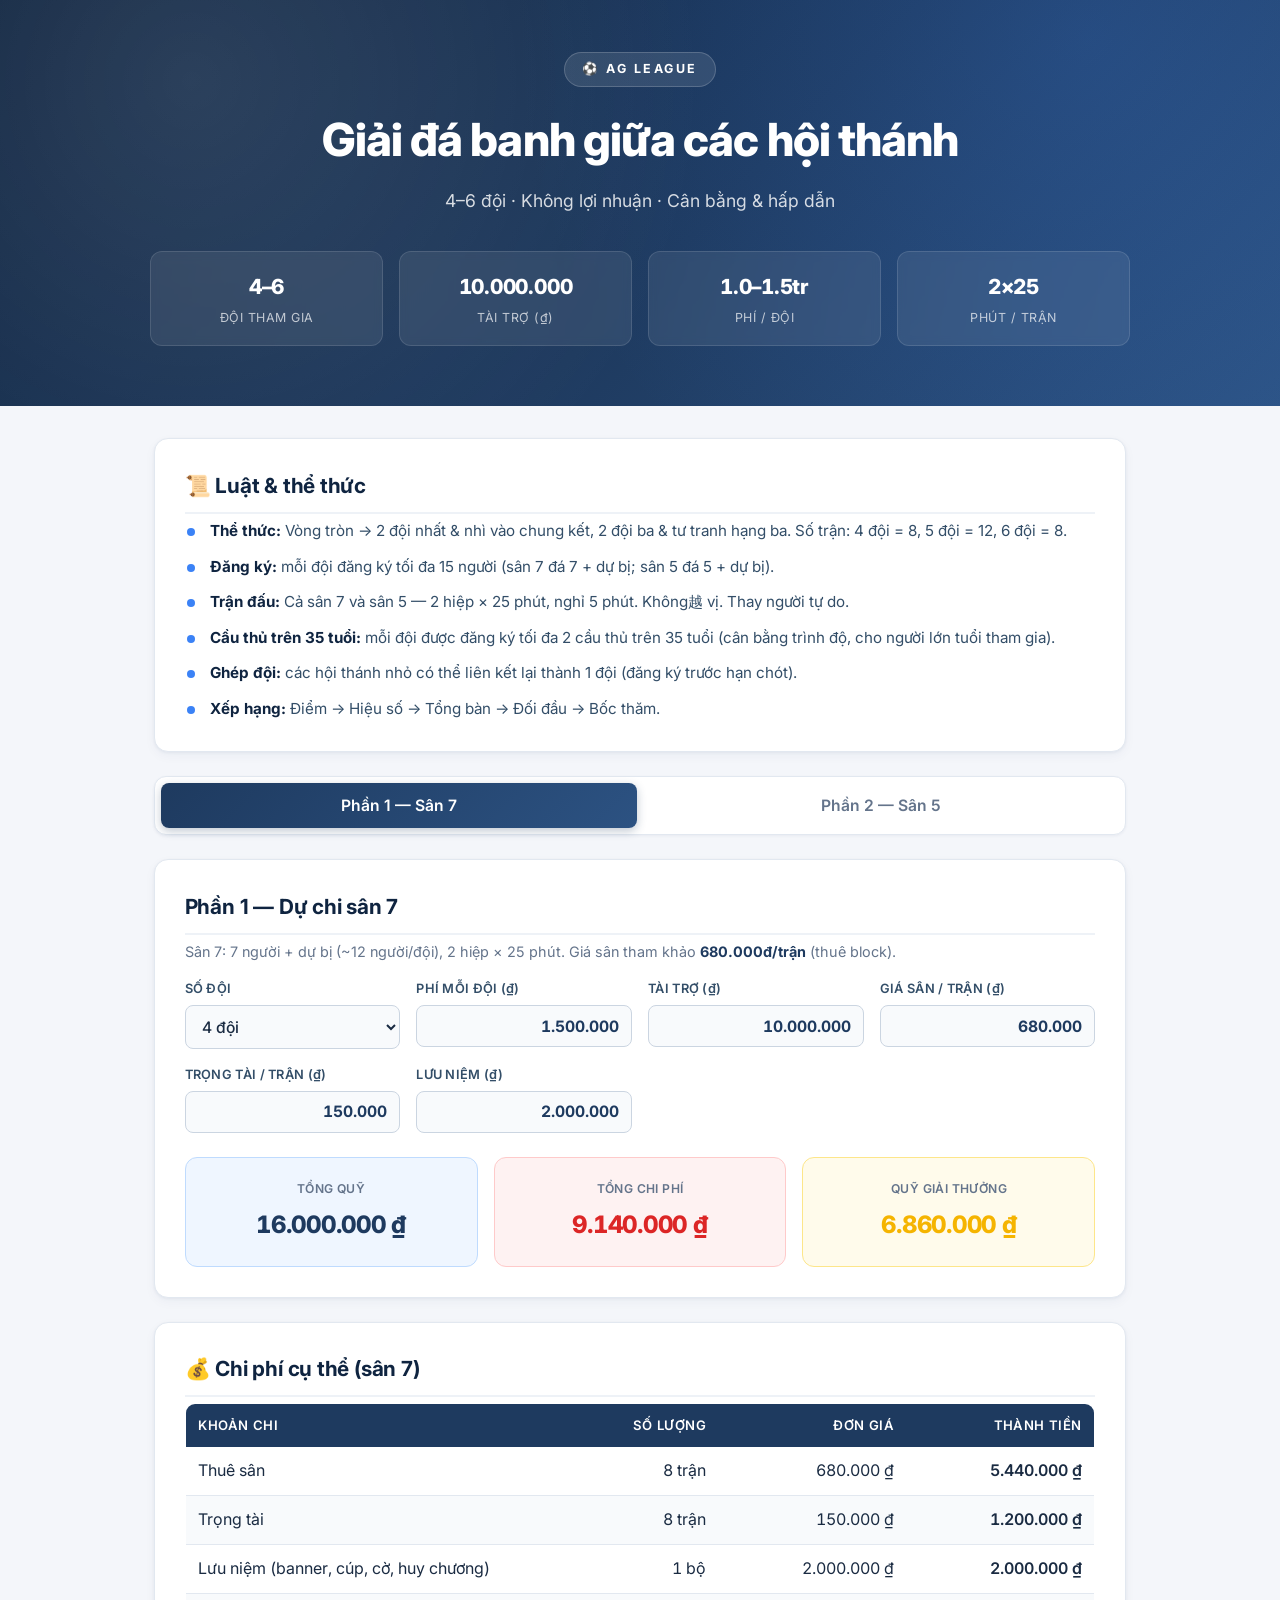
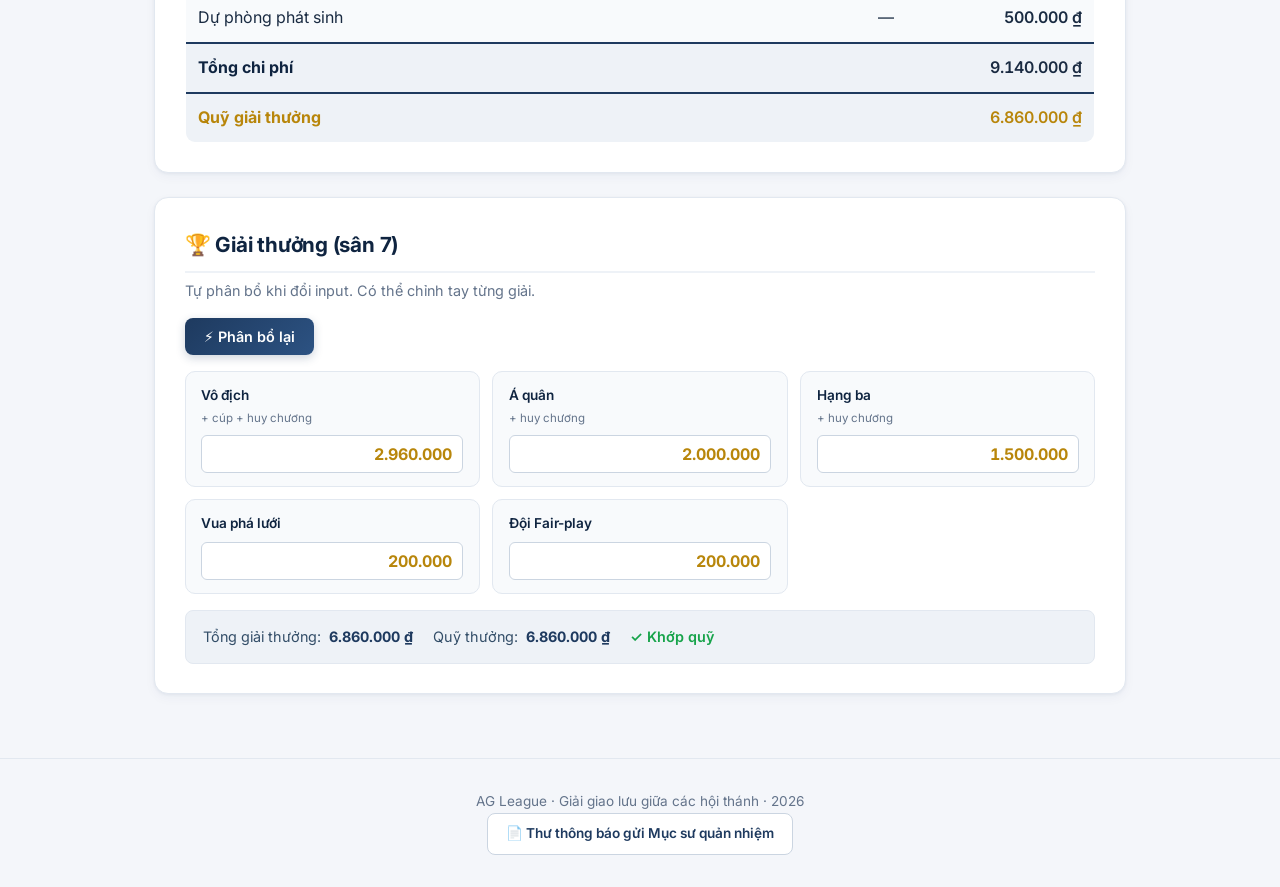
==== index.html @ 4c558235 "AG League — dự chi giải đá banh giao lưu giữa các hội thánh Website tĩnh: dự chi sân 5/sân 7, máy tí" ====
<!DOCTYPE html>
<html lang="vi">
<head>
  <meta charset="UTF-8" />
  <meta name="viewport" content="width=device-width, initial-scale=1.0" />
  <title>AG League — Dự chi giải đá banh sân 5 & sân 7</title>
  <meta name="description" content="Dự chi và kế hoạch tổ chức giải đá banh giữa các hội thánh — sân 5 & sân 7, 4–6 đội." />
  <link rel="stylesheet" href="styles.css" />
  <link rel="preconnect" href="https://fonts.googleapis.com" />
  <link rel="preconnect" href="https://fonts.gstatic.com" crossorigin />
  <link href="https://fonts.googleapis.com/css2?family=Inter:wght@400;500;600;700;800&display=swap" rel="stylesheet" />
</head>
<body>
  <header class="hero">
    <div class="hero__inner">
      <span class="hero__badge">⚽ AG LEAGUE</span>
      <h1>Giải đá banh giữa các hội thánh</h1>
      <p>4–6 đội · Không lợi nhuận · Cân bằng &amp; hấp dẫn</p>
      <div class="hero__stats">
        <div class="stat">
          <span class="stat__num">4–6</span>
          <span class="stat__label">Đội tham gia</span>
        </div>
        <div class="stat">
          <span class="stat__num">10.000.000</span>
          <span class="stat__label">Tài trợ (₫)</span>
        </div>
        <div class="stat">
          <span class="stat__num">1.0–1.5tr</span>
          <span class="stat__label">Phí / đội</span>
        </div>
        <div class="stat">
          <span class="stat__num">2×25</span>
          <span class="stat__label">Phút / trận</span>
        </div>
      </div>
    </div>
  </header>

  <main>
    <!-- Rules (common) -->
    <section class="card">
      <h2>📜 Luật &amp; thể thức</h2>
      <ul class="rules">
        <li><strong>Thể thức:</strong> Vòng tròn → 2 đội nhất &amp; nhì vào chung kết, 2 đội ba &amp; tư tranh hạng ba. Số trận: 4 đội = 8, 5 đội = 12, 6 đội = 8.</li>
        <li><strong>Đăng ký:</strong> mỗi đội đăng ký tối đa 15 người (sân 7 đá 7 + dự bị; sân 5 đá 5 + dự bị).</li>
        <li><strong>Trận đấu:</strong> Cả sân 7 và sân 5 — 2 hiệp × 25 phút, nghỉ 5 phút. Không越 vị. Thay người tự do.</li>
        <li><strong>Cầu thủ trên 35 tuổi:</strong> mỗi đội được đăng ký tối đa 2 cầu thủ trên 35 tuổi (cân bằng trình độ, cho người lớn tuổi tham gia).</li>
        <li><strong>Ghép đội:</strong> các hội thánh nhỏ có thể liên kết lại thành 1 đội (đăng ký trước hạn chót).</li>
        <li><strong>Xếp hạng:</strong> Điểm → Hiệu số → Tổng bàn → Đối đầu → Bốc thăm.</li>
      </ul>
    </section>

    <!-- Tabs -->
    <div class="tabs" role="tablist">
      <button class="tab tab--active" data-tab="p7" role="tab">Phần 1 — Sân 7</button>
      <button class="tab" data-tab="p5" role="tab">Phần 2 — Sân 5</button>
    </div>

    <!-- ===================== PHẦN 1: SÂN 7 ===================== -->
    <div class="tab-panel tab-panel--active" id="p7">
      <section class="card">
        <h2>Phần 1 — Dự chi sân 7</h2>
        <p class="card__hint">Sân 7: 7 người + dự bị (~12 người/đội), 2 hiệp × 25 phút. Giá sân tham khảo <strong>680.000đ/trận</strong> (thuê block).</p>

        <div class="controls">
          <label>
            Số đội
            <select id="teams7">
              <option value="4" selected>4 đội</option>
              <option value="5">5 đội</option>
              <option value="6">6 đội</option>
            </select>
          </label>
          <label>
            Phí mỗi đội (₫)
            <input type="text" inputmode="numeric" id="fee7" value="1500000" />
          </label>
          <label>
            Tài trợ (₫)
            <input type="text" inputmode="numeric" id="sponsor7" value="10000000" />
          </label>
          <label>
            Giá sân / trận (₫)
            <input type="text" inputmode="numeric" id="pitch7" value="680000" />
          </label>
          <label>
            Trọng tài / trận (₫)
            <input type="text" inputmode="numeric" id="ref7" value="150000" />
          </label>
          <label>
            Lưu niệm (₫)
            <input type="text" inputmode="numeric" id="trophy7" value="2000000" />
          </label>
        </div>

        <div class="result-grid">
          <div class="result result--fund">
            <span class="result__label">Tổng quỹ</span>
            <span class="result__value" id="rFund7">0đ</span>
          </div>
          <div class="result result--cost">
            <span class="result__label">Tổng chi phí</span>
            <span class="result__value" id="rCost7">0đ</span>
          </div>
          <div class="result result--prize">
            <span class="result__label">Quỹ giải thưởng</span>
            <span class="result__value" id="rPrize7">0đ</span>
          </div>
        </div>
        <p class="warning" id="warn7" hidden></p>
      </section>

      <section class="card">
        <h2>💰 Chi phí cụ thể (sân 7)</h2>
        <table class="budget-table">
          <thead><tr><th>Khoản chi</th><th>Số lượng</th><th>Đơn giá</th><th>Thành tiền</th></tr></thead>
          <tbody id="body7"></tbody>
          <tfoot>
            <tr><td colspan="3">Tổng chi phí</td><td id="tCost7">0đ</td></tr>
            <tr class="prize-row"><td colspan="3">Quỹ giải thưởng</td><td id="tPrize7">0đ</td></tr>
          </tfoot>
        </table>
      </section>

      <section class="card">
        <h2>🏆 Giải thưởng (sân 7)</h2>
        <p class="card__hint">Tự phân bổ khi đổi input. Có thể chỉnh tay từng giải.</p>
        <button class="auto-btn" data-auto="7">⚡ Phân bổ lại</button>
        <div class="prize-inputs" id="prizeInputs7"></div>
        <div class="prize-summary">
          <span>Tổng giải thưởng: <strong id="prizeSum7">0đ</strong></span>
          <span>Quỹ thưởng: <strong id="prizeFund7">0đ</strong></span>
          <span id="prizeDiff7" class="prize-diff"></span>
        </div>
      </section>
    </div>

    <!-- ===================== PHẦN 2: SÂN 5 ===================== -->
    <div class="tab-panel" id="p5">
      <section class="card">
        <h2>Phần 2 — Dự chi sân 5</h2>
        <p class="card__hint">Sân 5: 5 người + dự bị (~8 người/đội), 2 hiệp × 25 phút. Giá sân tham khảo <strong>400.000đ/trận</strong>. Phù hợp hội thánh nhỏ, ít người.</p>

        <div class="controls">
          <label>
            Số đội
            <select id="teams5">
              <option value="4" selected>4 đội</option>
              <option value="5">5 đội</option>
              <option value="6">6 đội</option>
            </select>
          </label>
          <label>
            Phí mỗi đội (₫)
            <input type="text" inputmode="numeric" id="fee5" value="1000000" />
          </label>
          <label>
            Tài trợ (₫)
            <input type="text" inputmode="numeric" id="sponsor5" value="10000000" />
          </label>
          <label>
            Giá sân / trận (₫)
            <input type="text" inputmode="numeric" id="pitch5" value="400000" />
          </label>
          <label>
            Trọng tài / trận (₫)
            <input type="text" inputmode="numeric" id="ref5" value="150000" />
          </label>
          <label>
            Lưu niệm (₫)
            <input type="text" inputmode="numeric" id="trophy5" value="2000000" />
          </label>
        </div>

        <div class="result-grid">
          <div class="result result--fund">
            <span class="result__label">Tổng quỹ</span>
            <span class="result__value" id="rFund5">0đ</span>
          </div>
          <div class="result result--cost">
            <span class="result__label">Tổng chi phí</span>
            <span class="result__value" id="rCost5">0đ</span>
          </div>
          <div class="result result--prize">
            <span class="result__label">Quỹ giải thưởng</span>
            <span class="result__value" id="rPrize5">0đ</span>
          </div>
        </div>
        <p class="warning" id="warn5" hidden></p>
      </section>

      <section class="card">
        <h2>💰 Chi phí cụ thể (sân 5)</h2>
        <table class="budget-table">
          <thead><tr><th>Khoản chi</th><th>Số lượng</th><th>Đơn giá</th><th>Thành tiền</th></tr></thead>
          <tbody id="body5"></tbody>
          <tfoot>
            <tr><td colspan="3">Tổng chi phí</td><td id="tCost5">0đ</td></tr>
            <tr class="prize-row"><td colspan="3">Quỹ giải thưởng</td><td id="tPrize5">0đ</td></tr>
          </tfoot>
        </table>
      </section>

      <section class="card">
        <h2>🏆 Giải thưởng (sân 5 — dư quỹ hơn)</h2>
        <p class="card__hint">Tự phân bổ khi đổi input. Có thể chỉnh tay từng giải.</p>
        <button class="auto-btn" data-auto="5">⚡ Phân bổ lại</button>
        <div class="prize-inputs" id="prizeInputs5"></div>
        <div class="prize-summary">
          <span>Tổng giải thưởng: <strong id="prizeSum5">0đ</strong></span>
          <span>Quỹ thưởng: <strong id="prizeFund5">0đ</strong></span>
          <span id="prizeDiff5" class="prize-diff"></span>
        </div>
      </section>
    </div>

  </main>

  <footer>
    <p>AG League · Giải giao lưu giữa các hội thánh · 2026</p>
    <p><a href="thong-bao.html" class="back-link">📄 Thư thông báo gửi Mục sư quản nhiệm</a></p>
  </footer>

  <script src="script.js"></script>
</body>
</html>
---- styles.css ----
:root {
  /* Navy palette */
  --navy: #1e3a5f;
  --navy-dark: #0f2440;
  --navy-light: #2c5282;
  --accent: #3b82f6;
  --accent-light: #60a5fa;

  /* Light theme */
  --bg: #f4f6fa;
  --bg2: #eef2f7;
  --card: #ffffff;
  --card2: #f8fafc;
  --text: #1a2b42;
  --text-soft: #334e68;
  --muted: #64748b;
  --border: #e2e8f0;
  --border-strong: #cbd5e1;

  /* Semantic */
  --gold: #b8860b;
  --gold-soft: #fbbf24;
  --silver: #64748b;
  --bronze: #b45309;
  --danger: #dc2626;
  --danger-soft: #fef2f2;
  --ok: #16a34a;
  --ok-soft: #f0fdf4;
}

* { box-sizing: border-box; margin: 0; padding: 0; }

body {
  font-family: 'Inter', -apple-system, system-ui, sans-serif;
  background: var(--bg);
  color: var(--text);
  line-height: 1.6;
  -webkit-font-smoothing: antialiased;
  overflow-x: hidden;
}

/* ===== Hero ===== */
.hero {
  background: linear-gradient(135deg, var(--navy-dark) 0%, var(--navy) 55%, var(--navy-light) 100%);
  padding: 3.25rem 1.5rem 3.75rem;
  text-align: center;
  position: relative;
  overflow: hidden;
}
.hero::before {
  content: '';
  position: absolute; inset: 0;
  background:
    radial-gradient(circle at 15% 20%, rgba(255,255,255,.10), transparent 45%),
    radial-gradient(circle at 85% 10%, rgba(59,130,246,.18), transparent 50%);
}
.hero__inner { position: relative; max-width: 980px; margin: 0 auto; }
.hero__badge {
  display: inline-flex;
  align-items: center;
  gap: .4rem;
  background: rgba(255,255,255,.10);
  border: 1px solid rgba(255,255,255,.18);
  color: #fff;
  font-weight: 700;
  letter-spacing: 2.5px;
  padding: .4rem 1.1rem;
  border-radius: 999px;
  font-size: .78rem;
  margin-bottom: 1.1rem;
  text-transform: uppercase;
}
.hero h1 {
  font-size: clamp(1.9rem, 4vw, 2.85rem);
  font-weight: 800;
  color: #fff;
  letter-spacing: -.02em;
}
.hero p { color: rgba(255,255,255,.82); font-size: 1.1rem; margin-top: .6rem; font-weight: 400; }

.hero__stats {
  display: grid;
  grid-template-columns: repeat(4, 1fr);
  gap: 1rem;
  margin-top: 2.25rem;
}
.stat {
  background: rgba(255,255,255,.08);
  border: 1px solid rgba(255,255,255,.12);
  border-radius: 12px;
  padding: 1.1rem .5rem;
  backdrop-filter: blur(4px);
}
.stat__num {
  display: block;
  font-size: 1.3rem;
  font-weight: 800;
  color: #fff;
  font-variant-numeric: tabular-nums;
  letter-spacing: -.01em;
}
.stat__label {
  display: block;
  font-size: .78rem;
  color: rgba(255,255,255,.7);
  margin-top: .3rem;
  text-transform: uppercase;
  letter-spacing: .5px;
}

/* ===== Layout ===== */
main {
  max-width: 1020px;
  margin: 0 auto;
  padding: 2rem 1.5rem 4rem;
  display: grid;
  grid-template-columns: minmax(0, 1fr);
  gap: 1.5rem;
}

/* ===== Compare section ===== */
.compare__grid {
  display: grid;
  grid-template-columns: 1fr 1fr;
  gap: 1rem;
  margin-bottom: 1rem;
}
.compare__col {
  background: var(--card2);
  border: 1px solid var(--border);
  border-top: 3px solid;
  border-radius: 10px;
  padding: 1.1rem 1.2rem;
}
.compare__col--p5 { border-top-color: var(--accent); }
.compare__col--p7 { border-top-color: var(--navy); }
.compare__col h3 {
  font-size: 1.1rem;
  color: var(--navy-dark);
  margin-bottom: .65rem;
  font-weight: 700;
}
.compare__list { list-style: none; display: grid; gap: .55rem; }
.compare__list li {
  font-size: .9rem;
  color: var(--text-soft);
  line-height: 1.5;
  padding-left: 0;
}
.compare__list .pro { color: var(--ok); margin-right: .25rem; }
.compare__list .con { color: var(--danger); margin-right: .25rem; }
.compare__list .pro-group { display: block; }
.compare__list .con-group { display: block; margin-top: .35rem; }
.sub-list {
  list-style: none;
  margin-top: .4rem;
  padding-left: 0;
  display: grid;
  gap: .4rem;
}
.sub-list li {
  position: relative;
  padding-left: 1rem;
  font-size: .88rem;
  color: var(--text-soft);
  line-height: 1.45;
}
.sub-list li::before {
  content: '';
  position: absolute;
  left: 0;
  top: .55rem;
  width: 6px;
  height: 6px;
  border-radius: 50%;
  background: var(--ok);
}
.compare__note {
  background: linear-gradient(135deg, #eff6ff, #f0fdf4);
  border: 1px solid #bfdbfe;
  border-left: 4px solid var(--navy);
  border-radius: 8px;
  padding: 1rem 1.2rem;
  font-size: .94rem;
  color: var(--text-soft);
  line-height: 1.55;
}
.compare__note strong { color: var(--navy-dark); }

/* ===== Tabs ===== */
.tabs {
  display: flex;
  gap: .4rem;
  background: var(--card);
  border: 1px solid var(--border);
  border-radius: 12px;
  padding: .4rem;
  box-shadow: 0 1px 3px rgba(30,58,95,.06);
}
.tab {
  flex: 1;
  background: transparent;
  border: none;
  color: var(--muted);
  padding: .8rem 1rem;
  border-radius: 8px;
  font-size: .98rem;
  font-weight: 600;
  font-family: inherit;
  cursor: pointer;
  transition: all .2s ease;
}
.tab:hover { color: var(--navy); background: var(--bg2); }
.tab--active {
  background: linear-gradient(135deg, var(--navy), var(--navy-light));
  color: #fff;
  box-shadow: 0 3px 10px rgba(30,58,95,.28);
}
.tab-panel { display: none; }
.tab-panel--active { display: grid; grid-template-columns: minmax(0, 1fr); gap: 1.5rem; }

/* ===== Card ===== */
.card {
  background: var(--card);
  border: 1px solid var(--border);
  border-radius: 14px;
  padding: 1.85rem;
  box-shadow: 0 1px 3px rgba(30,58,95,.06), 0 4px 12px rgba(30,58,95,.04);
  min-width: 0;
}
.card h2 {
  font-size: 1.3rem;
  margin-bottom: .35rem;
  color: var(--navy-dark);
  font-weight: 700;
  padding-bottom: .6rem;
  border-bottom: 2px solid var(--bg2);
  letter-spacing: -.01em;
}
.card__hint { color: var(--muted); font-size: .9rem; margin-bottom: 1rem; }
.card__hint strong { color: var(--navy); }

/* ===== Controls ===== */
.controls {
  display: grid;
  grid-template-columns: repeat(auto-fit, minmax(170px, 1fr));
  gap: 1rem;
  margin-bottom: 1.5rem;
}
.controls label {
  display: flex;
  flex-direction: column;
  gap: .35rem;
  font-size: .8rem;
  color: var(--text-soft);
  font-weight: 600;
  text-transform: uppercase;
  letter-spacing: .3px;
}
.controls input, .controls select {
  background: var(--card2);
  border: 1px solid var(--border-strong);
  color: var(--text);
  padding: .65rem .75rem;
  border-radius: 8px;
  font-size: .98rem;
  font-family: inherit;
  font-variant-numeric: tabular-nums;
  font-weight: 500;
  transition: border-color .15s, box-shadow .15s;
}
.controls input[inputmode="numeric"] { text-align: right; font-weight: 700; color: var(--navy); }
.controls input:focus, .controls select:focus {
  outline: none;
  border-color: var(--accent);
  box-shadow: 0 0 0 3px rgba(59,130,246,.15);
}

/* ===== Results ===== */
.result-grid {
  display: grid;
  grid-template-columns: repeat(3, 1fr);
  gap: 1rem;
}
.result {
  border-radius: 12px;
  padding: 1.35rem 1rem;
  text-align: center;
  border: 1px solid;
}
.result--fund { background: #eff6ff; border-color: #bfdbfe; }
.result--cost { background: #fef2f2; border-color: #fecaca; }
.result--prize { background: #fffbeb; border-color: #fde68a; }
.result__label {
  display: block;
  font-size: .76rem;
  color: var(--muted);
  margin-bottom: .45rem;
  text-transform: uppercase;
  letter-spacing: .4px;
  font-weight: 600;
}
.result__value {
  display: block;
  font-size: 1.5rem;
  font-weight: 800;
  font-variant-numeric: tabular-nums;
  letter-spacing: -.01em;
}
.result--fund .result__value { color: var(--navy); }
.result--cost .result__value { color: var(--danger); }
.result--prize .result__value { color: var(--gold); }

.warning {
  margin-top: 1rem;
  padding: .8rem 1rem;
  background: var(--danger-soft);
  border: 1px solid #fecaca;
  border-radius: 8px;
  color: #b91c1c;
  font-size: .9rem;
  font-weight: 500;
}

/* ===== Tables ===== */
table { width: 100%; border-collapse: collapse; }
.budget-table {
  width: 100%;
  background: var(--card);
  border: 1px solid var(--border);
  border-radius: 10px;
  overflow: hidden;
  table-layout: fixed;
}
.budget-table th, .budget-table td {
  padding: .7rem .8rem;
  text-align: right;
  border-bottom: 1px solid var(--border);
  font-variant-numeric: tabular-nums;
  word-break: break-word;
  overflow-wrap: anywhere;
}
/* Cột Khoản chi rộng hơn */
.budget-table th:first-child, .budget-table td:first-child {
  text-align: left;
  width: 38%;
}
.budget-table thead th {
  background: var(--navy);
  color: #fff;
  font-size: .82rem;
  font-weight: 600;
  text-transform: uppercase;
  letter-spacing: .4px;
  border-bottom: none;
}
.budget-table tbody tr:nth-child(even) { background: var(--card2); }
.budget-table tbody tr:last-child td { border-bottom: none; }
.budget-table tfoot td {
  font-weight: 700;
  border-top: 2px solid var(--navy);
  background: var(--bg2);
  color: var(--navy-dark);
}
.budget-table tfoot td:last-child, .budget-table tbody td:last-child { color: var(--text); font-weight: 600; }
.prize-row td { color: var(--gold) !important; }
.prize-row td:last-child { color: var(--gold) !important; font-weight: 800; }

/* ===== Prizes ===== */
.prizes {
  display: grid;
  grid-template-columns: repeat(auto-fill, minmax(140px, 1fr));
  gap: .85rem;
}

/* ===== Auto button ===== */
.auto-btn {
  background: linear-gradient(135deg, var(--navy), var(--navy-light));
  color: #fff;
  border: none;
  padding: .65rem 1.2rem;
  border-radius: 8px;
  font-size: .9rem;
  font-weight: 600;
  font-family: inherit;
  cursor: pointer;
  margin-bottom: 1rem;
  box-shadow: 0 3px 10px rgba(30,58,95,.22);
  transition: transform .15s, box-shadow .15s;
}
.auto-btn:hover {
  transform: translateY(-1px);
  box-shadow: 0 5px 14px rgba(30,58,95,.3);
}
.auto-btn:active { transform: translateY(0); }

/* ===== Prize inputs ===== */
.prize-inputs {
  display: grid;
  grid-template-columns: repeat(auto-fill, minmax(220px, 1fr));
  gap: .8rem;
}
.prize-input {
  background: var(--card2);
  border: 1px solid var(--border);
  border-radius: 10px;
  padding: .8rem .95rem;
  display: flex;
  flex-direction: column;
  gap: .45rem;
  transition: border-color .15s;
}
.prize-input:focus-within { border-color: var(--accent); }
.prize-input label {
  display: flex;
  flex-direction: column;
  gap: .15rem;
  font-size: .85rem;
}
.prize-input__name { font-weight: 600; color: var(--navy-dark); }
.prize-input small { color: var(--muted); font-size: .72rem; }
.prize-input input {
  background: var(--card);
  border: 1px solid var(--border-strong);
  color: var(--gold);
  font-weight: 700;
  padding: .5rem .65rem;
  border-radius: 6px;
  font-size: 1rem;
  font-family: inherit;
  text-align: right;
  font-variant-numeric: tabular-nums;
}
.prize-input input:focus { outline: none; border-color: var(--accent); box-shadow: 0 0 0 3px rgba(59,130,246,.15); }

/* ===== Prize summary ===== */
.prize-summary {
  margin-top: 1rem;
  display: flex;
  flex-wrap: wrap;
  gap: 1.25rem;
  padding: .9rem 1.1rem;
  background: var(--bg2);
  border-radius: 8px;
  border: 1px solid var(--border);
  font-size: .9rem;
  color: var(--text-soft);
  align-items: center;
}
.prize-summary strong { color: var(--navy); margin-left: .25rem; font-variant-numeric: tabular-nums; }
.prize-diff { font-weight: 600; }

/* ===== Prize cards (legacy, nếu còn) ===== */
.prize {
  background: var(--card2);
  border: 1px solid var(--border);
  border-radius: 12px;
  padding: 1rem;
  text-align: center;
}
.prize span { display: block; font-size: .85rem; color: var(--muted); }
.prize strong { display: block; font-size: 1.1rem; margin: .35rem 0; color: var(--navy); }
.prize small { color: var(--muted); font-size: .75rem; }
.prize--gold { border-color: var(--gold-soft); background: linear-gradient(180deg, #fffbeb, transparent); }
.prize--gold strong { color: var(--gold); }
.prize--silver strong { color: var(--silver); }
.prize--bronze strong { color: var(--bronze); }

/* ===== Rules ===== */
.rules { list-style: none; display: grid; gap: .7rem; }
.rules li {
  padding-left: 1.6rem;
  position: relative;
  color: var(--text-soft);
  font-size: .95rem;
}
.rules li::before {
  content: '';
  position: absolute;
  left: .15rem;
  top: .55rem;
  width: 8px;
  height: 8px;
  border-radius: 50%;
  background: var(--accent);
}
.rules strong { color: var(--navy-dark); }

/* ===== Footer ===== */
footer {
  text-align: center;
  padding: 2rem 1rem;
  color: var(--muted);
  font-size: .85rem;
  border-top: 1px solid var(--border);
}

/* ===== Letter page (thông báo) ===== */
.letter-page {
  background: var(--bg);
  min-height: 100vh;
}
.letter__toolbar {
  max-width: 760px;
  margin: 1.5rem auto 0;
  text-align: right;
  padding: 0 1rem;
  display: flex;
  flex-direction: column;
  align-items: flex-end;
  gap: .65rem;
}
.print-help {
  background: var(--card);
  border: 1px solid var(--border);
  border-radius: 10px;
  padding: .85rem 1.1rem;
  max-width: 420px;
  text-align: left;
}
.print-help summary {
  cursor: pointer;
  font-weight: 700;
  color: var(--navy-dark);
  font-size: .9rem;
}
.print-help summary::marker { color: var(--accent); }
.print-help ol {
  margin: .65rem 0 0;
  padding-left: 1.2rem;
  font-size: .85rem;
  color: var(--text-soft);
  display: grid;
  gap: .35rem;
  line-height: 1.5;
}
.print-help strong { color: var(--navy-dark); }
.letter {
  max-width: 760px;
  margin: 2.5rem auto;
  background: var(--card);
  border: 1px solid var(--border);
  border-radius: 14px;
  box-shadow: 0 1px 3px rgba(30,58,95,.06), 0 8px 24px rgba(30,58,95,.06);
  padding: 2.5rem 3rem;
}
.letter__head {
  text-align: center;
  border-bottom: 3px double var(--navy);
  padding-bottom: 1.5rem;
  margin-bottom: 1.75rem;
}
.letter__head .hero__badge {
  background: var(--navy);
  border: none;
  margin-bottom: .85rem;
  letter-spacing: 2px;
}
.letter__head h1 {
  font-size: 1.9rem;
  font-weight: 800;
  color: var(--navy-dark);
  letter-spacing: .05em;
}
.letter__subject {
  font-size: 1rem;
  color: var(--text-soft);
  margin-top: .6rem;
  font-style: italic;
}
.letter__body { color: var(--text-soft); font-size: 1rem; line-height: 1.8; }
.letter__body p { margin-bottom: 1rem; }
.letter__greeting { font-weight: 500; color: var(--navy-dark); }
.letter__h2 {
  font-size: 1.05rem;
  color: var(--navy-dark);
  margin: 1.5rem 0 .6rem;
  font-weight: 700;
  padding-bottom: .3rem;
  border-bottom: 1px solid var(--border);
}
.letter__body ul { list-style: none; padding-left: 0; margin-bottom: 1rem; display: grid; gap: .4rem; }
.letter__body ul li {
  position: relative;
  padding-left: 1.3rem;
}
.letter__body ul li::before {
  content: '';
  position: absolute;
  left: .15rem; top: .6rem;
  width: 7px; height: 7px;
  border-radius: 50%;
  background: var(--accent);
}
/* Input list (ngày/tháng/địa điểm) — không bullet */
.letter__body .input-list { gap: .55rem; }
.letter__body .input-list li { padding-left: 0; }
.letter__body .input-list li::before { display: none; }
.letter__body .input-list label {
  display: inline-flex;
  align-items: center;
  gap: .6rem;
  flex-wrap: wrap;
  color: var(--text);
}
.letter__body .input-list input {
  background: var(--card2);
  border: 1px solid var(--border-strong);
  color: var(--navy-dark);
  font-family: inherit;
  font-size: .95rem;
  padding: .45rem .65rem;
  border-radius: 6px;
  font-weight: 600;
  min-width: 200px;
}
.letter__body .input-list input:focus {
  outline: none;
  border-color: var(--accent);
  box-shadow: 0 0 0 3px rgba(59,130,246,.15);
}
.letter__body strong { color: var(--navy-dark); }
.letter__body a { color: var(--accent); text-decoration: none; font-weight: 600; }
.letter__body a:hover { text-decoration: underline; }
.letter__closing { margin-top: 1.5rem; }
.letter__sign {
  margin-top: 1.5rem;
  text-align: right;
  color: var(--navy-dark);
  line-height: 1.6;
}
.letter__sign em { color: var(--text-soft); font-style: italic; }
.letter__foot {
  text-align: center;
  padding: 1rem 1rem 2.5rem;
}
.back-link {
  display: inline-block;
  color: var(--navy);
  font-weight: 600;
  text-decoration: none;
  padding: .55rem 1.1rem;
  border: 1px solid var(--border-strong);
  border-radius: 8px;
  background: var(--card);
  transition: all .15s;
}
.back-link:hover { background: var(--navy); color: #fff; border-color: var(--navy); }

@media (max-width: 640px) {
  .letter { padding: 1.75rem 1.4rem; margin: 1rem; }
  .letter__head h1 { font-size: 1.5rem; }
}

/* ===== Banner page ===== */
.banner-page { background: var(--bg); min-height: 100vh; }
.banner-wrap {
  max-width: 900px;
  margin: 2rem auto;
  padding: 0 1.5rem 2rem;
  display: grid;
  gap: 1.5rem;
}
.banner-controls {
  background: var(--card);
  border: 1px solid var(--border);
  border-radius: 12px;
  padding: 1.25rem 1.5rem;
}
.banner-controls h2 { font-size: 1.05rem; color: var(--navy-dark); margin-bottom: .85rem; }
.banner-controls .controls {
  display: grid;
  grid-template-columns: repeat(auto-fit, minmax(180px, 1fr));
  gap: .85rem;
  margin-bottom: .5rem;
}
.banner-controls .controls label {
  display: flex; flex-direction: column; gap: .3rem;
  font-size: .8rem; color: var(--text-soft); font-weight: 600;
  text-transform: uppercase; letter-spacing: .3px;
}
.banner-controls .controls input {
  background: var(--card2);
  border: 1px solid var(--border-strong);
  color: var(--navy-dark);
  padding: .55rem .7rem;
  border-radius: 8px;
  font-family: inherit;
  font-size: .92rem;
  font-weight: 600;
}
.banner-controls .controls input:focus {
  outline: none; border-color: var(--accent);
  box-shadow: 0 0 0 3px rgba(59,130,246,.15);
}

/* Banner itself */
.banner {
  position: relative;
  overflow: hidden;
  background:
    radial-gradient(circle at 15% 15%, rgba(59,130,246,.25), transparent 45%),
    radial-gradient(circle at 85% 85%, rgba(245,180,0,.18), transparent 50%),
    linear-gradient(135deg, var(--navy-dark) 0%, var(--navy) 60%, var(--navy-light) 100%);
  color: #fff;
  border-radius: 18px;
  padding: 2.25rem 2.5rem;
  text-align: center;
  box-shadow: 0 10px 40px rgba(15,36,64,.4);
  border: 2px solid rgba(255,255,255,.12);
}
/* Hình trang trí */
.banner__deco { position: absolute; pointer-events: none; }
.banner__deco--ball {
  top: -30px; right: -30px;
  width: 180px; height: 180px;
  opacity: .12;
  transform: rotate(15deg);
}
.banner__deco--pitch {
  bottom: -20px; left: -10px;
  width: 60%; height: 60%;
  opacity: .5;
}
.banner > *:not(.banner__deco) { position: relative; z-index: 1; }
/* Icon cúp */
.banner__cup { width: 30px; height: 30px; display: block; margin: 0 auto .35rem; }
.banner__top {
  display: flex; justify-content: space-between; align-items: center;
  padding-bottom: .85rem; border-bottom: 1px solid rgba(255,255,255,.18);
}
.banner__badge {
  background: rgba(255,255,255,.12);
  border: 1px solid rgba(255,255,255,.2);
  color: #fff;
  font-weight: 800; letter-spacing: 2px;
  padding: .3rem .85rem; border-radius: 999px; font-size: .75rem;
}
.banner__org {
  font-size: .85rem; font-weight: 600; letter-spacing: 1px;
  color: rgba(255,255,255,.85);
}
.banner__title {
  font-size: clamp(2rem, 6vw, 3.4rem);
  font-weight: 900; line-height: 1.05;
  margin: 1.5rem 0 1.1rem;
  letter-spacing: .02em;
  text-shadow: 0 4px 20px rgba(0,0,0,.3);
}
.banner__strip {
  display: flex; justify-content: center; flex-wrap: wrap; gap: .6rem;
  margin-bottom: 1.5rem;
}
.banner__strip span {
  background: rgba(255,255,255,.10);
  border: 1px solid rgba(255,255,255,.18);
  padding: .45rem .9rem; border-radius: 999px;
  font-size: .85rem; font-weight: 600;
}
.banner__info {
  background: rgba(0,0,0,.18);
  border-radius: 12px;
  padding: .85rem 1.1rem;
  margin-bottom: 1.5rem;
  display: grid; gap: .5rem;
  text-align: left;
  max-width: 480px; margin-left: auto; margin-right: auto;
}
.banner__row {
  display: flex; justify-content: space-between; gap: 1rem;
  font-size: .95rem;
}
.banner__k { color: rgba(255,255,255,.7); }
.banner__v { font-weight: 700; }

.banner__prizes {
  display: grid;
  grid-template-columns: repeat(5, 1fr);
  gap: .6rem;
  margin-bottom: 1.5rem;
}
.banner__prize {
  background: rgba(255,255,255,.08);
  border: 1px solid rgba(255,255,255,.15);
  border-radius: 10px;
  padding: .75rem .4rem;
  font-size: .8rem; font-weight: 700;
  line-height: 1.3;
}
.banner__prize small { font-weight: 400; color: rgba(255,255,255,.7); font-size: .68rem; }
.banner__prize--gold { background: linear-gradient(180deg, rgba(245,180,0,.22), rgba(245,180,0,.06)); border-color: rgba(245,180,0,.4); }
.banner__prize--silver { background: linear-gradient(180deg, rgba(200,200,210,.18), rgba(200,200,210,.04)); border-color: rgba(200,200,210,.3); }
.banner__prize--bronze { background: linear-gradient(180deg, rgba(180,83,9,.22), rgba(180,83,9,.06)); border-color: rgba(180,83,9,.4); }

.banner__fee {
  background: var(--gold);
  color: var(--navy-dark);
  font-weight: 800;
  padding: .7rem 1rem;
  border-radius: 10px;
  font-size: .92rem;
  letter-spacing: .5px;
  margin-bottom: 1rem;
}
.banner__contact {
  font-size: .95rem; color: rgba(255,255,255,.9);
}
.banner__contact strong { color: #fff; }

@media (max-width: 640px) {
  .banner__top { flex-direction: column; gap: .5rem; }
  .banner__prizes { grid-template-columns: repeat(3, 1fr); }
}

/* ===== Responsive ===== */
@media (max-width: 640px) {
  .hero__stats { grid-template-columns: repeat(2, 1fr); }
  .result-grid { grid-template-columns: 1fr; }
  .compare__grid { grid-template-columns: 1fr; }
  .budget-table { font-size: .85rem; }
  .budget-table th, .budget-table td { padding: .55rem .45rem; }
  .card { padding: 1.4rem; }
}
/* ===== Print: xuất PDF thông báo ===== */
@media print {
  body { background: #fff; }
  .letter__toolbar, .letter__foot, .back-link { display: none !important; }
  .letter {
    box-shadow: none;
    border: none;
    margin: 0 auto;
    padding: 0;
    max-width: 100%;
  }
  .letter__head { border-bottom: 3px double #1e3a5f; }
  .letter__body, .letter__body strong, .letter__h2 { color: #1a2b42; }
  .letter__body ul li::before { background: #1e3a5f; }
  /* Xóa header/footer mặc định của trình duyệt (URL, ngày, số trang) */
  @page { margin: 1.5cm; }
}
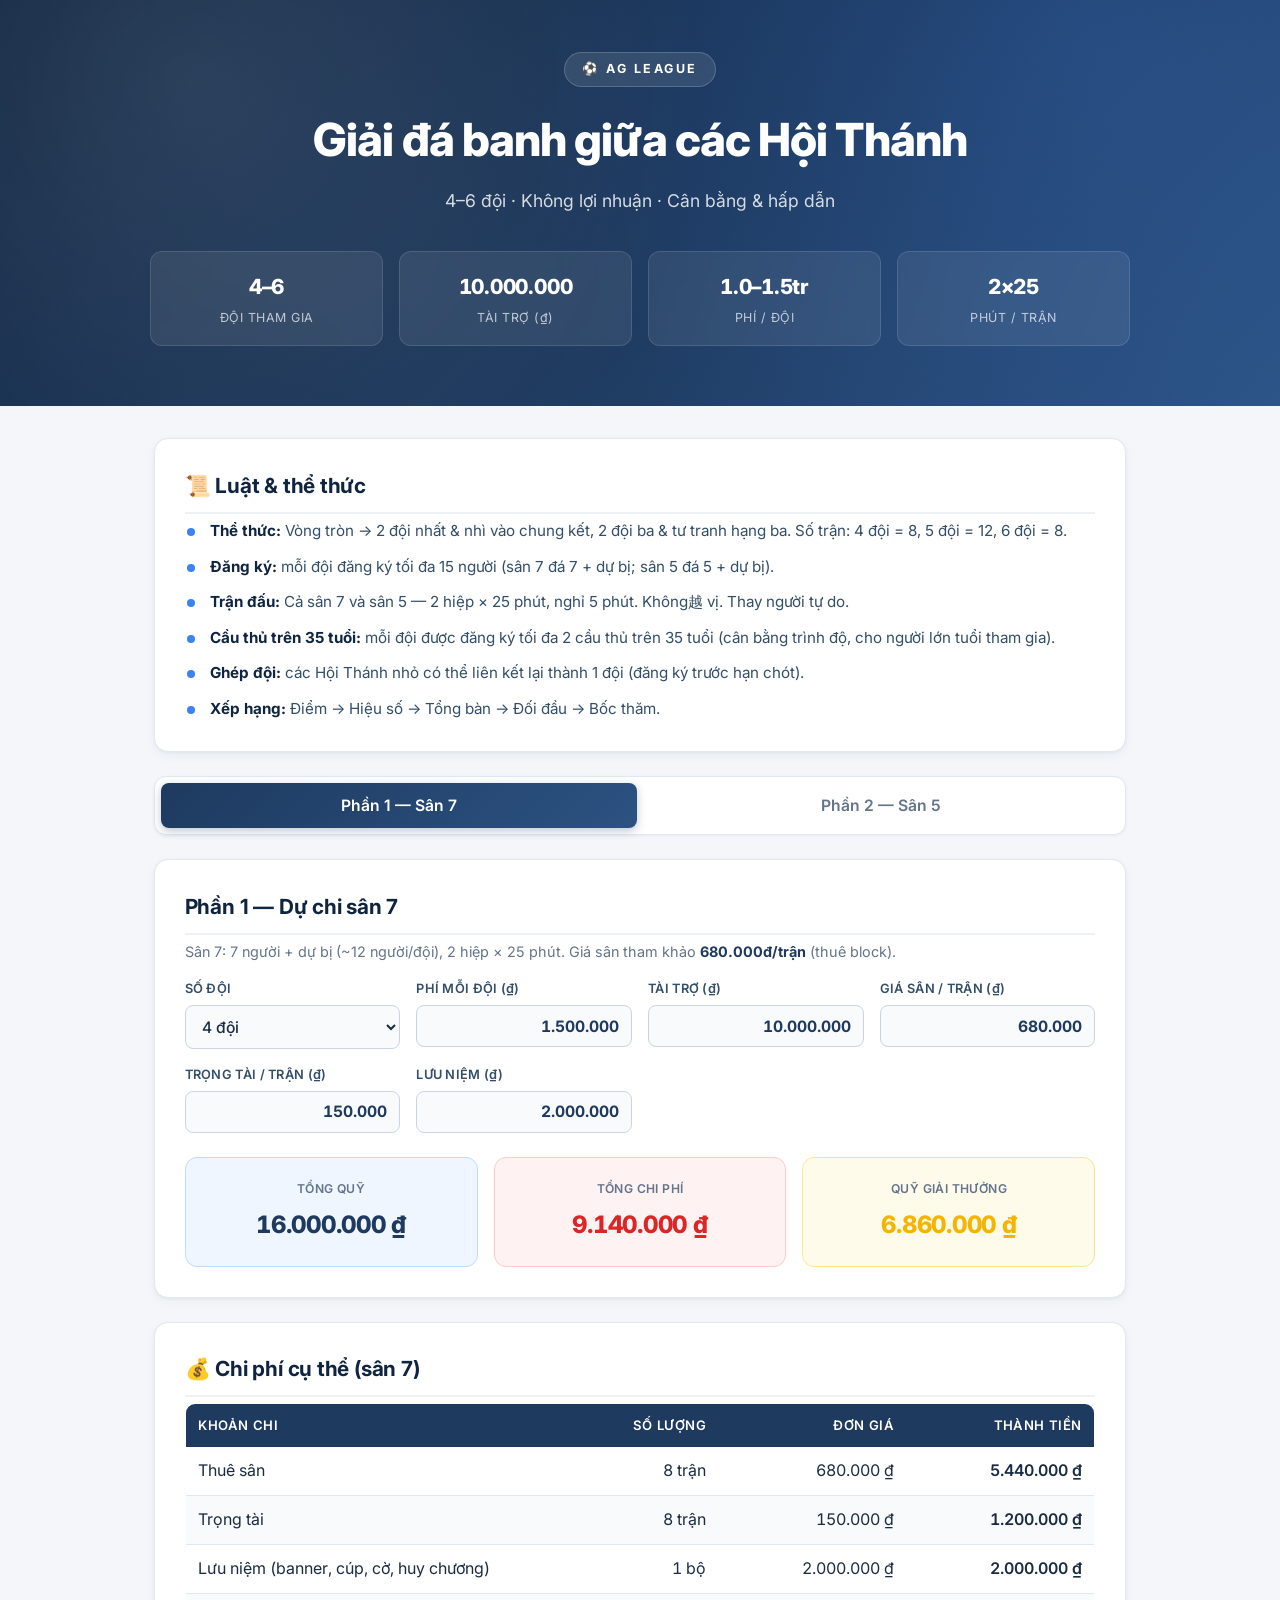
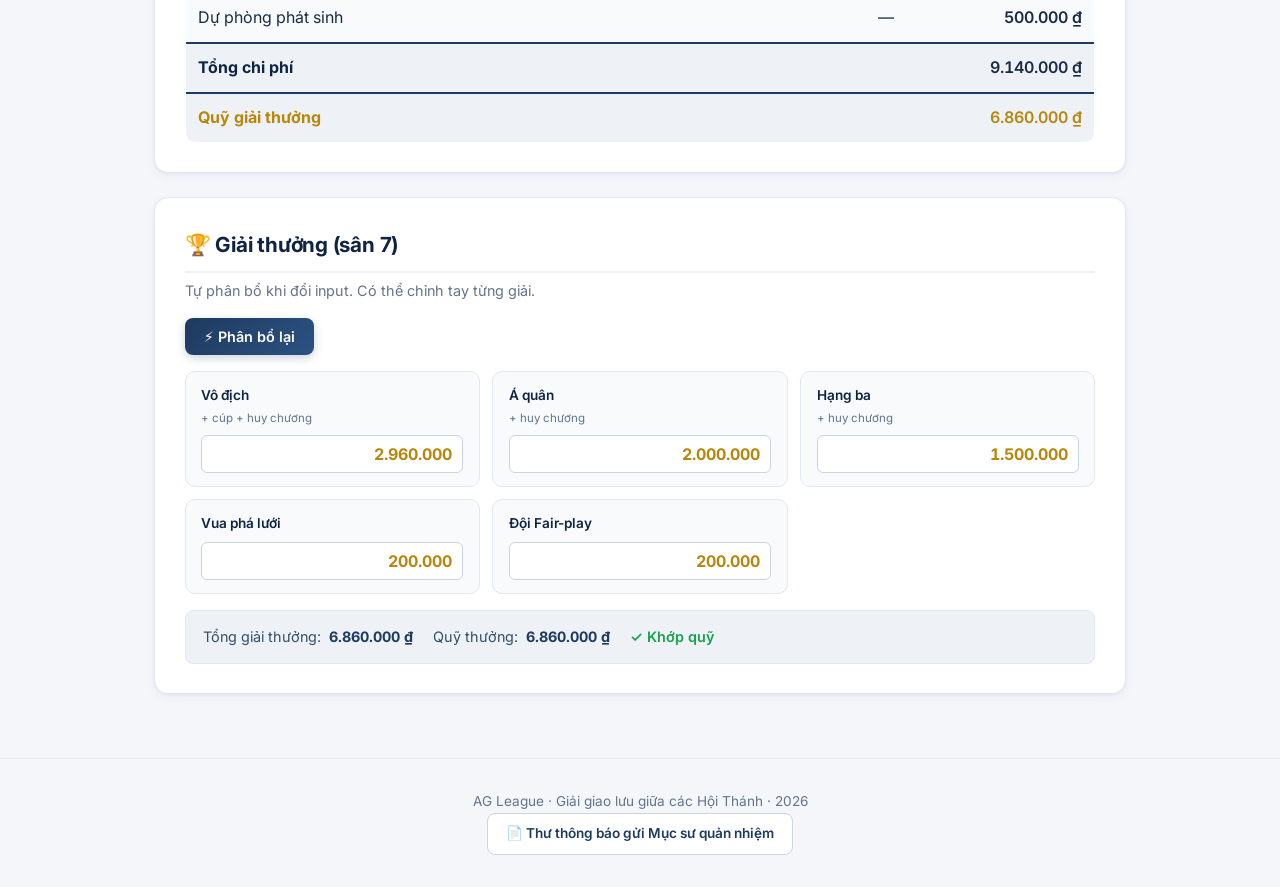
==== commit 6dee5cfc: "Chỉnh sửa văn phong thông báo + viết hoa Hội Thánh - 'hội thánh' -> 'Hội Thánh' (thông báo, index, R" ====
--- a/index.html
+++ b/index.html
@@ -4,7 +4,7 @@
   <meta charset="UTF-8" />
   <meta name="viewport" content="width=device-width, initial-scale=1.0" />
   <title>AG League — Dự chi giải đá banh sân 5 & sân 7</title>
-  <meta name="description" content="Dự chi và kế hoạch tổ chức giải đá banh giữa các hội thánh — sân 5 & sân 7, 4–6 đội." />
+  <meta name="description" content="Dự chi và kế hoạch tổ chức giải đá banh giữa các Hội Thánh — sân 5 & sân 7, 4–6 đội." />
   <link rel="stylesheet" href="styles.css" />
   <link rel="preconnect" href="https://fonts.googleapis.com" />
   <link rel="preconnect" href="https://fonts.gstatic.com" crossorigin />
@@ -14,7 +14,7 @@
   <header class="hero">
     <div class="hero__inner">
       <span class="hero__badge">⚽ AG LEAGUE</span>
-      <h1>Giải đá banh giữa các hội thánh</h1>
+      <h1>Giải đá banh giữa các Hội Thánh</h1>
       <p>4–6 đội · Không lợi nhuận · Cân bằng &amp; hấp dẫn</p>
       <div class="hero__stats">
         <div class="stat">
@@ -46,7 +46,7 @@
         <li><strong>Đăng ký:</strong> mỗi đội đăng ký tối đa 15 người (sân 7 đá 7 + dự bị; sân 5 đá 5 + dự bị).</li>
         <li><strong>Trận đấu:</strong> Cả sân 7 và sân 5 — 2 hiệp × 25 phút, nghỉ 5 phút. Không越 vị. Thay người tự do.</li>
         <li><strong>Cầu thủ trên 35 tuổi:</strong> mỗi đội được đăng ký tối đa 2 cầu thủ trên 35 tuổi (cân bằng trình độ, cho người lớn tuổi tham gia).</li>
-        <li><strong>Ghép đội:</strong> các hội thánh nhỏ có thể liên kết lại thành 1 đội (đăng ký trước hạn chót).</li>
+        <li><strong>Ghép đội:</strong> các Hội Thánh nhỏ có thể liên kết lại thành 1 đội (đăng ký trước hạn chót).</li>
         <li><strong>Xếp hạng:</strong> Điểm → Hiệu số → Tổng bàn → Đối đầu → Bốc thăm.</li>
       </ul>
     </section>
@@ -140,7 +140,7 @@
     <div class="tab-panel" id="p5">
       <section class="card">
         <h2>Phần 2 — Dự chi sân 5</h2>
-        <p class="card__hint">Sân 5: 5 người + dự bị (~8 người/đội), 2 hiệp × 25 phút. Giá sân tham khảo <strong>400.000đ/trận</strong>. Phù hợp hội thánh nhỏ, ít người.</p>
+        <p class="card__hint">Sân 5: 5 người + dự bị (~8 người/đội), 2 hiệp × 25 phút. Giá sân tham khảo <strong>400.000đ/trận</strong>. Phù hợp Hội Thánh nhỏ, ít người.</p>
 
         <div class="controls">
           <label>
@@ -218,7 +218,7 @@
   </main>
 
   <footer>
-    <p>AG League · Giải giao lưu giữa các hội thánh · 2026</p>
+    <p>AG League · Giải giao lưu giữa các Hội Thánh · 2026</p>
     <p><a href="thong-bao.html" class="back-link">📄 Thư thông báo gửi Mục sư quản nhiệm</a></p>
   </footer>
 
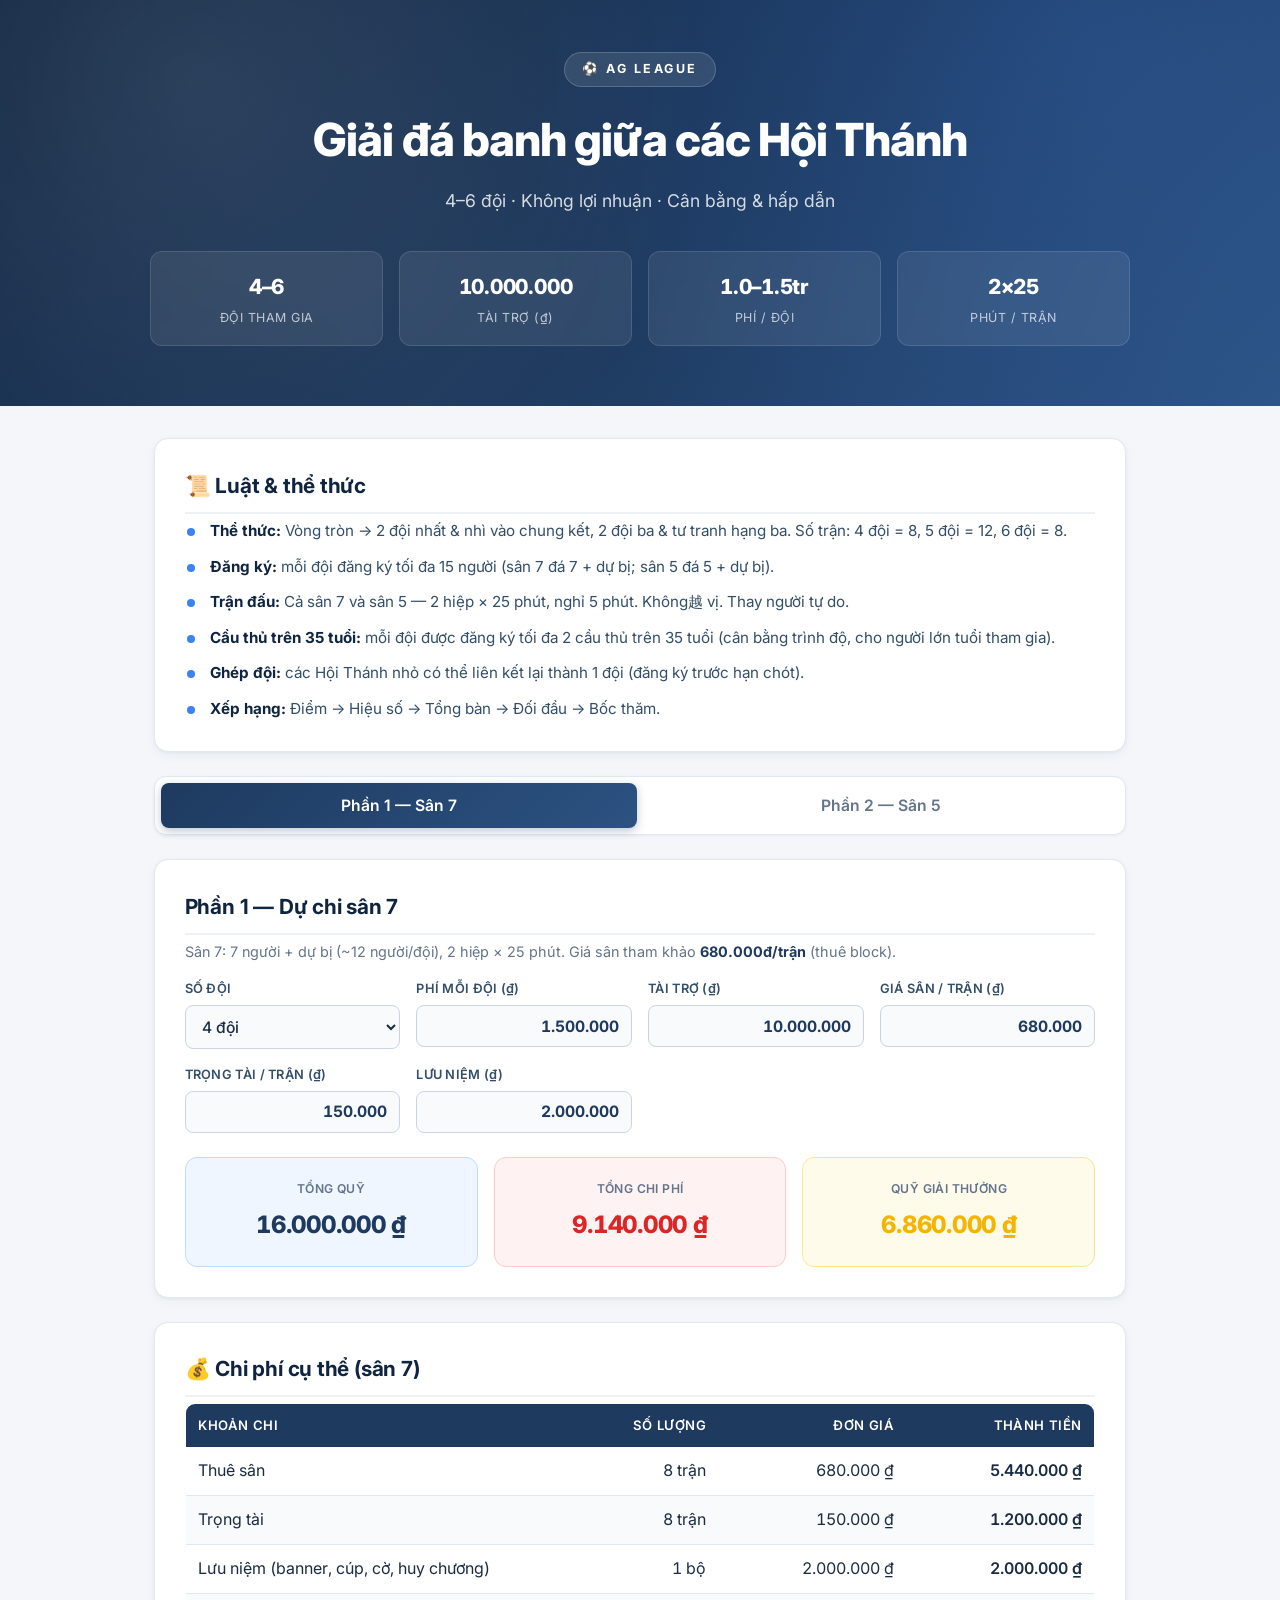
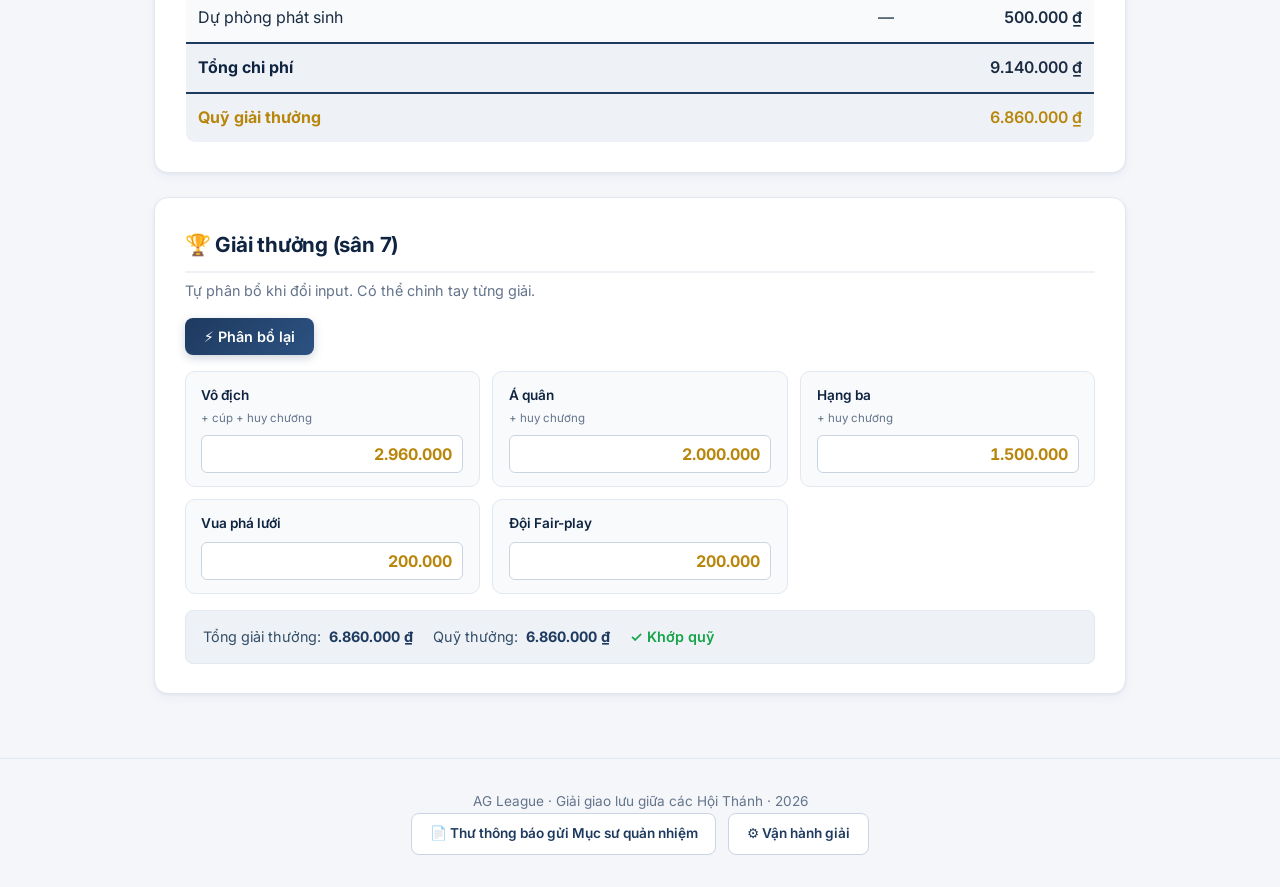
==== commit b79f906f: "Thêm trang vận hành giải đấu (operations.html) - Chọn 4/5/6 đội, nhập tên đội, ngày, sân - Tự sinh l" ====
--- a/index.html
+++ b/index.html
@@ -219,7 +219,7 @@
 
   <footer>
     <p>AG League · Giải giao lưu giữa các Hội Thánh · 2026</p>
-    <p><a href="thong-bao.html" class="back-link">📄 Thư thông báo gửi Mục sư quản nhiệm</a></p>
+    <p><a href="thong-bao.html" class="back-link">📄 Thư thông báo gửi Mục sư quản nhiệm</a> &nbsp; <a href="operations.html" class="back-link">⚙️ Vận hành giải</a></p>
   </footer>
 
   <script src="script.js"></script>
--- a/styles.css
+++ b/styles.css
@@ -821,6 +821,91 @@
   .budget-table th, .budget-table td { padding: .55rem .45rem; }
   .card { padding: 1.4rem; }
 }
+/* ===== Operations page ===== */
+.ops__subhead {
+  font-size: 1rem;
+  color: var(--navy-dark);
+  margin: 1rem 0 .5rem;
+  font-weight: 700;
+}
+.ops__actions {
+  display: flex;
+  flex-wrap: wrap;
+  gap: .6rem;
+  margin-top: 1rem;
+}
+.ops__stage { margin-bottom: 1.5rem; }
+.ops__stage:last-child { margin-bottom: 0; }
+.ops__match-table th, .ops__match-table td { font-size: .9rem; }
+.ops__match-table td:nth-child(1) { color: var(--muted); font-weight: 600; width: 70px; }
+.ops__match-table td:nth-child(2),
+.ops__match-table td:nth-child(4) { font-weight: 600; color: var(--navy-dark); }
+.ops__score {
+  display: flex;
+  align-items: center;
+  gap: .35rem;
+  justify-content: center;
+}
+.ops__score input {
+  width: 48px;
+  text-align: center;
+  background: var(--card2);
+  border: 1px solid var(--border-strong);
+  border-radius: 6px;
+  padding: .4rem;
+  font-weight: 700;
+  color: var(--navy);
+  font-family: inherit;
+  font-size: 1rem;
+  font-variant-numeric: tabular-nums;
+}
+.ops__score input:focus { outline: none; border-color: var(--accent); box-shadow: 0 0 0 3px rgba(59,130,246,.15); }
+.ops__score span { color: var(--muted); font-weight: 700; }
+.ops__match-table input[type="text"] {
+  width: 100%;
+  background: var(--card2);
+  border: 1px solid var(--border-strong);
+  border-radius: 6px;
+  padding: .4rem .6rem;
+  font-family: inherit;
+  font-size: .85rem;
+}
+.ops__match-table input[type="text"]:focus { outline: none; border-color: var(--accent); }
+
+.ops__team { font-weight: 700; color: var(--navy-dark); }
+
+/* Results */
+.ops__result {
+  display: flex;
+  flex-wrap: wrap;
+  align-items: center;
+  gap: .75rem;
+  padding: .8rem 1rem;
+  border-radius: 10px;
+  border-left: 4px solid var(--border-strong);
+  background: var(--card2);
+  margin-bottom: .6rem;
+  font-size: .95rem;
+}
+.ops__result--home { border-left-color: var(--ok); }
+.ops__result--away { border-left-color: var(--accent); }
+.ops__result--draw { border-left-color: var(--gold-soft); }
+.ops__result__stage {
+  font-size: .78rem;
+  color: var(--muted);
+  text-transform: uppercase;
+  letter-spacing: .4px;
+  font-weight: 600;
+  min-width: 90px;
+}
+.ops__result__match { font-weight: 600; color: var(--navy-dark); font-variant-numeric: tabular-nums; }
+.ops__result__match strong { color: var(--navy); font-size: 1.1rem; margin: 0 .15rem; }
+.ops__result__label { margin-left: auto; font-weight: 700; color: var(--text-soft); }
+
+@media (max-width: 640px) {
+  .ops__result__label { margin-left: 0; width: 100%; }
+}
+
 /* ===== Print: xuất PDF thông báo ===== */
 @media print {
   body { background: #fff; }
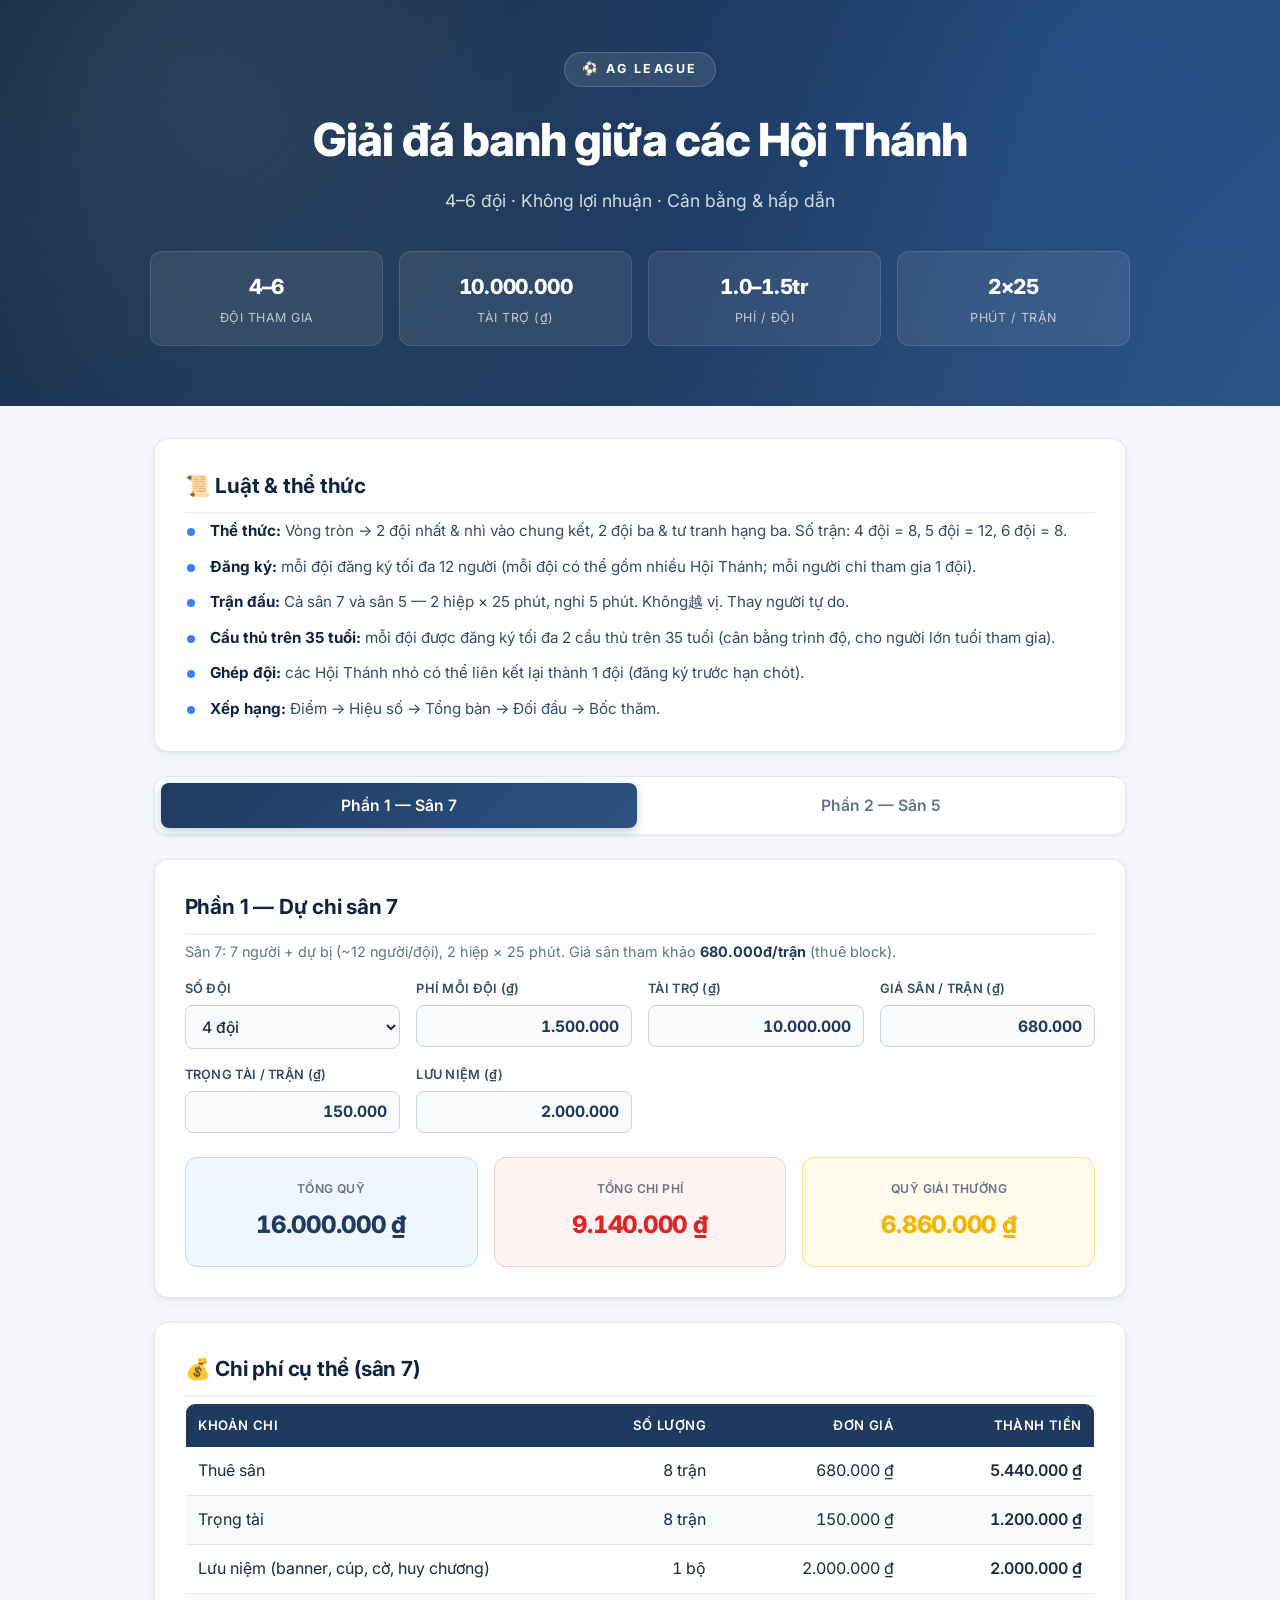
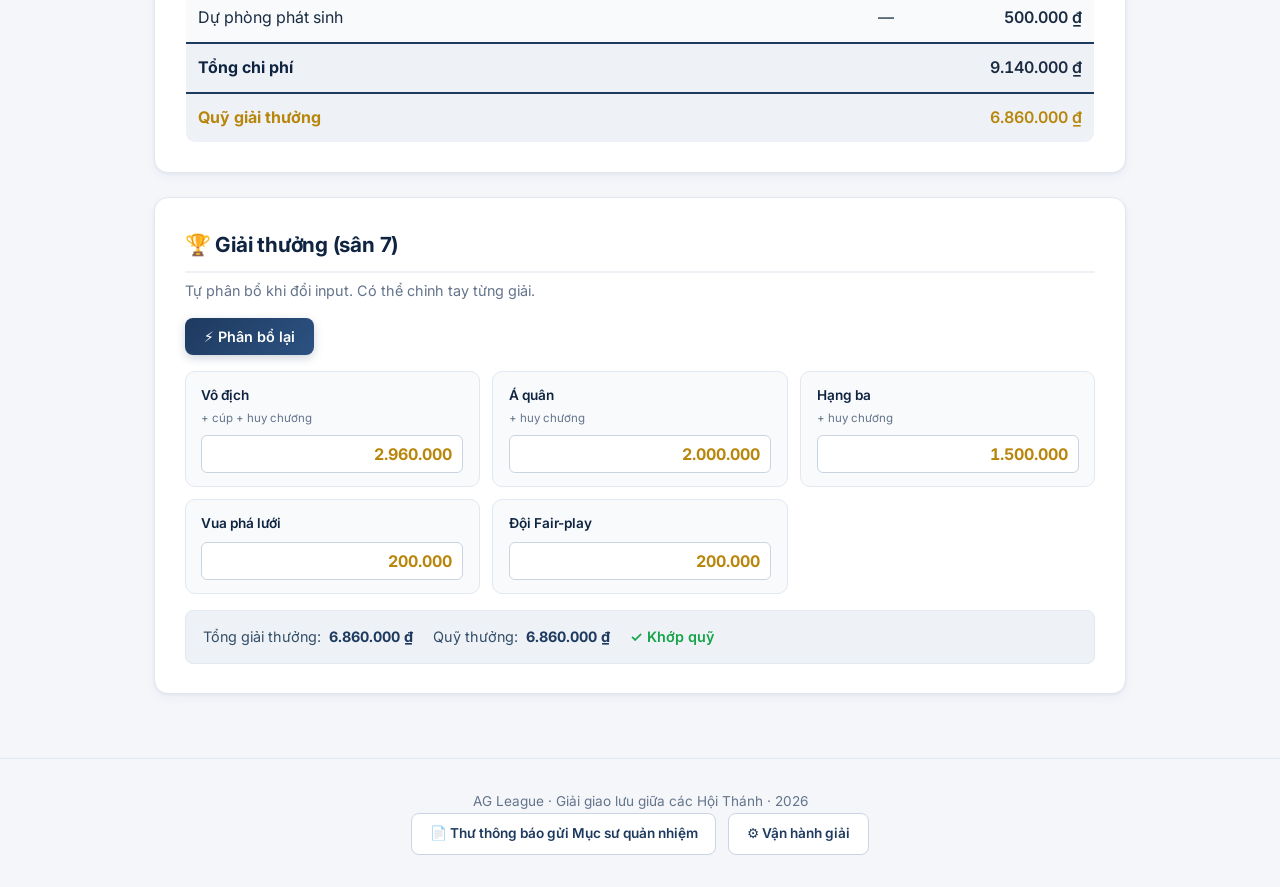
==== commit 27a216da: "Sửa nội dung đối tượng tham gia - Thông báo: đội có thể gồm nhiều Hội Thánh; thành viên 1 HT tham gi" ====
--- a/index.html
+++ b/index.html
@@ -43,7 +43,7 @@
       <h2>📜 Luật &amp; thể thức</h2>
       <ul class="rules">
         <li><strong>Thể thức:</strong> Vòng tròn → 2 đội nhất &amp; nhì vào chung kết, 2 đội ba &amp; tư tranh hạng ba. Số trận: 4 đội = 8, 5 đội = 12, 6 đội = 8.</li>
-        <li><strong>Đăng ký:</strong> mỗi đội đăng ký tối đa 15 người (sân 7 đá 7 + dự bị; sân 5 đá 5 + dự bị).</li>
+        <li><strong>Đăng ký:</strong> mỗi đội đăng ký tối đa 12 người (mỗi đội có thể gồm nhiều Hội Thánh; mỗi người chỉ tham gia 1 đội).</li>
         <li><strong>Trận đấu:</strong> Cả sân 7 và sân 5 — 2 hiệp × 25 phút, nghỉ 5 phút. Không越 vị. Thay người tự do.</li>
         <li><strong>Cầu thủ trên 35 tuổi:</strong> mỗi đội được đăng ký tối đa 2 cầu thủ trên 35 tuổi (cân bằng trình độ, cho người lớn tuổi tham gia).</li>
         <li><strong>Ghép đội:</strong> các Hội Thánh nhỏ có thể liên kết lại thành 1 đội (đăng ký trước hạn chót).</li>
--- a/styles.css
+++ b/styles.css
@@ -822,57 +822,132 @@
   .card { padding: 1.4rem; }
 }
 /* ===== Operations page ===== */
-.ops__subhead {
-  font-size: 1rem;
-  color: var(--navy-dark);
-  margin: 1rem 0 .5rem;
-  font-weight: 700;
-}
-.ops__actions {
+.ops-main { max-width: 1200px; }
+.ops-setup { padding: 1.2rem 1.5rem; }
+.ops-setup__row {
   display: flex;
   flex-wrap: wrap;
+  align-items: flex-end;
+  justify-content: space-between;
+  gap: 1rem;
+}
+.ops-setup__controls {
+  grid-template-columns: repeat(auto-fit, minmax(140px, 1fr));
+  flex: 1;
+  min-width: 260px;
+  margin-bottom: 0;
+}
+.ops-setup .ops__actions { margin-top: 0; }
+.ops-teams {
+  display: grid;
+  grid-template-columns: repeat(auto-fill, minmax(180px, 1fr));
+  gap: .75rem;
+  margin-top: 1rem;
+  padding-top: 1rem;
+  border-top: 1px solid var(--border);
+}
+.ops-teams label {
+  display: flex; flex-direction: column; gap: .3rem;
+  font-size: .8rem; color: var(--text-soft); font-weight: 600;
+  text-transform: uppercase; letter-spacing: .3px;
+}
+.ops-teams input {
+  background: var(--card2);
+  border: 1px solid var(--border-strong);
+  border-radius: 8px;
+  padding: .55rem .7rem;
+  font-family: inherit; font-size: .95rem; font-weight: 600;
+  color: var(--navy-dark);
+}
+.ops-teams input:focus { outline: none; border-color: var(--accent); box-shadow: 0 0 0 3px rgba(59,130,246,.15); }
+
+/* 2-column grid */
+.ops-grid {
+  display: grid;
+  grid-template-columns: minmax(0, 1.4fr) minmax(0, 1fr);
+  gap: 1.5rem;
+  align-items: start;
+}
+.ops-side { display: grid; gap: 1.5rem; }
+
+/* Match card (thoáng) */
+.ops__subhead {
+  font-size: .95rem;
+  color: var(--navy);
+  margin: 1.25rem 0 .75rem;
+  font-weight: 700;
+  text-transform: uppercase;
+  letter-spacing: .4px;
+  padding-bottom: .35rem;
+  border-bottom: 2px solid var(--bg2);
+}
+.ops__subhead:first-child { margin-top: 0; }
+.ops__stage:last-child .ops__subhead { }
+.ops-match {
+  background: var(--card2);
+  border: 1px solid var(--border);
+  border-radius: 10px;
+  padding: .75rem .9rem;
+  margin-bottom: .6rem;
+  display: grid;
+  gap: .55rem;
+}
+.ops-match__no {
+  font-size: .72rem;
+  color: var(--muted);
+  font-weight: 700;
+  letter-spacing: .5px;
+}
+.ops-match__teams {
+  display: grid;
+  grid-template-columns: 1fr auto 1fr;
+  align-items: center;
   gap: .6rem;
-  margin-top: 1rem;
-}
-.ops__stage { margin-bottom: 1.5rem; }
-.ops__stage:last-child { margin-bottom: 0; }
-.ops__match-table th, .ops__match-table td { font-size: .9rem; }
-.ops__match-table td:nth-child(1) { color: var(--muted); font-weight: 600; width: 70px; }
-.ops__match-table td:nth-child(2),
-.ops__match-table td:nth-child(4) { font-weight: 600; color: var(--navy-dark); }
+}
+.ops-match__team {
+  font-weight: 700;
+  color: var(--navy-dark);
+  font-size: .95rem;
+}
+.ops-match__team--home { text-align: right; }
+.ops-match__team--away { text-align: left; }
 .ops__score {
   display: flex;
   align-items: center;
-  gap: .35rem;
+  gap: .3rem;
   justify-content: center;
 }
 .ops__score input {
-  width: 48px;
+  width: 46px;
   text-align: center;
-  background: var(--card2);
+  background: var(--card);
   border: 1px solid var(--border-strong);
   border-radius: 6px;
   padding: .4rem;
-  font-weight: 700;
+  font-weight: 800;
   color: var(--navy);
   font-family: inherit;
-  font-size: 1rem;
+  font-size: 1.05rem;
   font-variant-numeric: tabular-nums;
 }
 .ops__score input:focus { outline: none; border-color: var(--accent); box-shadow: 0 0 0 3px rgba(59,130,246,.15); }
-.ops__score span { color: var(--muted); font-weight: 700; }
-.ops__match-table input[type="text"] {
+.ops__score span { color: var(--muted); font-weight: 800; }
+.ops-match__scorers {
   width: 100%;
-  background: var(--card2);
-  border: 1px solid var(--border-strong);
+  background: var(--card);
+  border: 1px solid var(--border);
   border-radius: 6px;
-  padding: .4rem .6rem;
+  padding: .45rem .65rem;
   font-family: inherit;
-  font-size: .85rem;
-}
-.ops__match-table input[type="text"]:focus { outline: none; border-color: var(--accent); }
-
-.ops__team { font-weight: 700; color: var(--navy-dark); }
+  font-size: .82rem;
+  color: var(--text-soft);
+}
+.ops-match__scorers:focus { outline: none; border-color: var(--accent); }
+
+/* Standings compact */
+.ops-stand th, .ops-stand td { text-align: center; }
+.ops-stand th:nth-child(2), .ops-stand td:nth-child(2) { text-align: left; font-weight: 700; color: var(--navy-dark); }
+.ops-stand td:last-child { font-weight: 800; color: var(--navy); }
 
 /* Results */
 .ops__result {
@@ -902,8 +977,13 @@
 .ops__result__match strong { color: var(--navy); font-size: 1.1rem; margin: 0 .15rem; }
 .ops__result__label { margin-left: auto; font-weight: 700; color: var(--text-soft); }
 
+@media (max-width: 860px) {
+  .ops-grid { grid-template-columns: 1fr; }
+}
 @media (max-width: 640px) {
   .ops__result__label { margin-left: 0; width: 100%; }
+  .ops-match__teams { grid-template-columns: 1fr auto 1fr; gap: .35rem; }
+  .ops-match__team { font-size: .85rem; }
 }
 
 /* ===== Print: xuất PDF thông báo ===== */
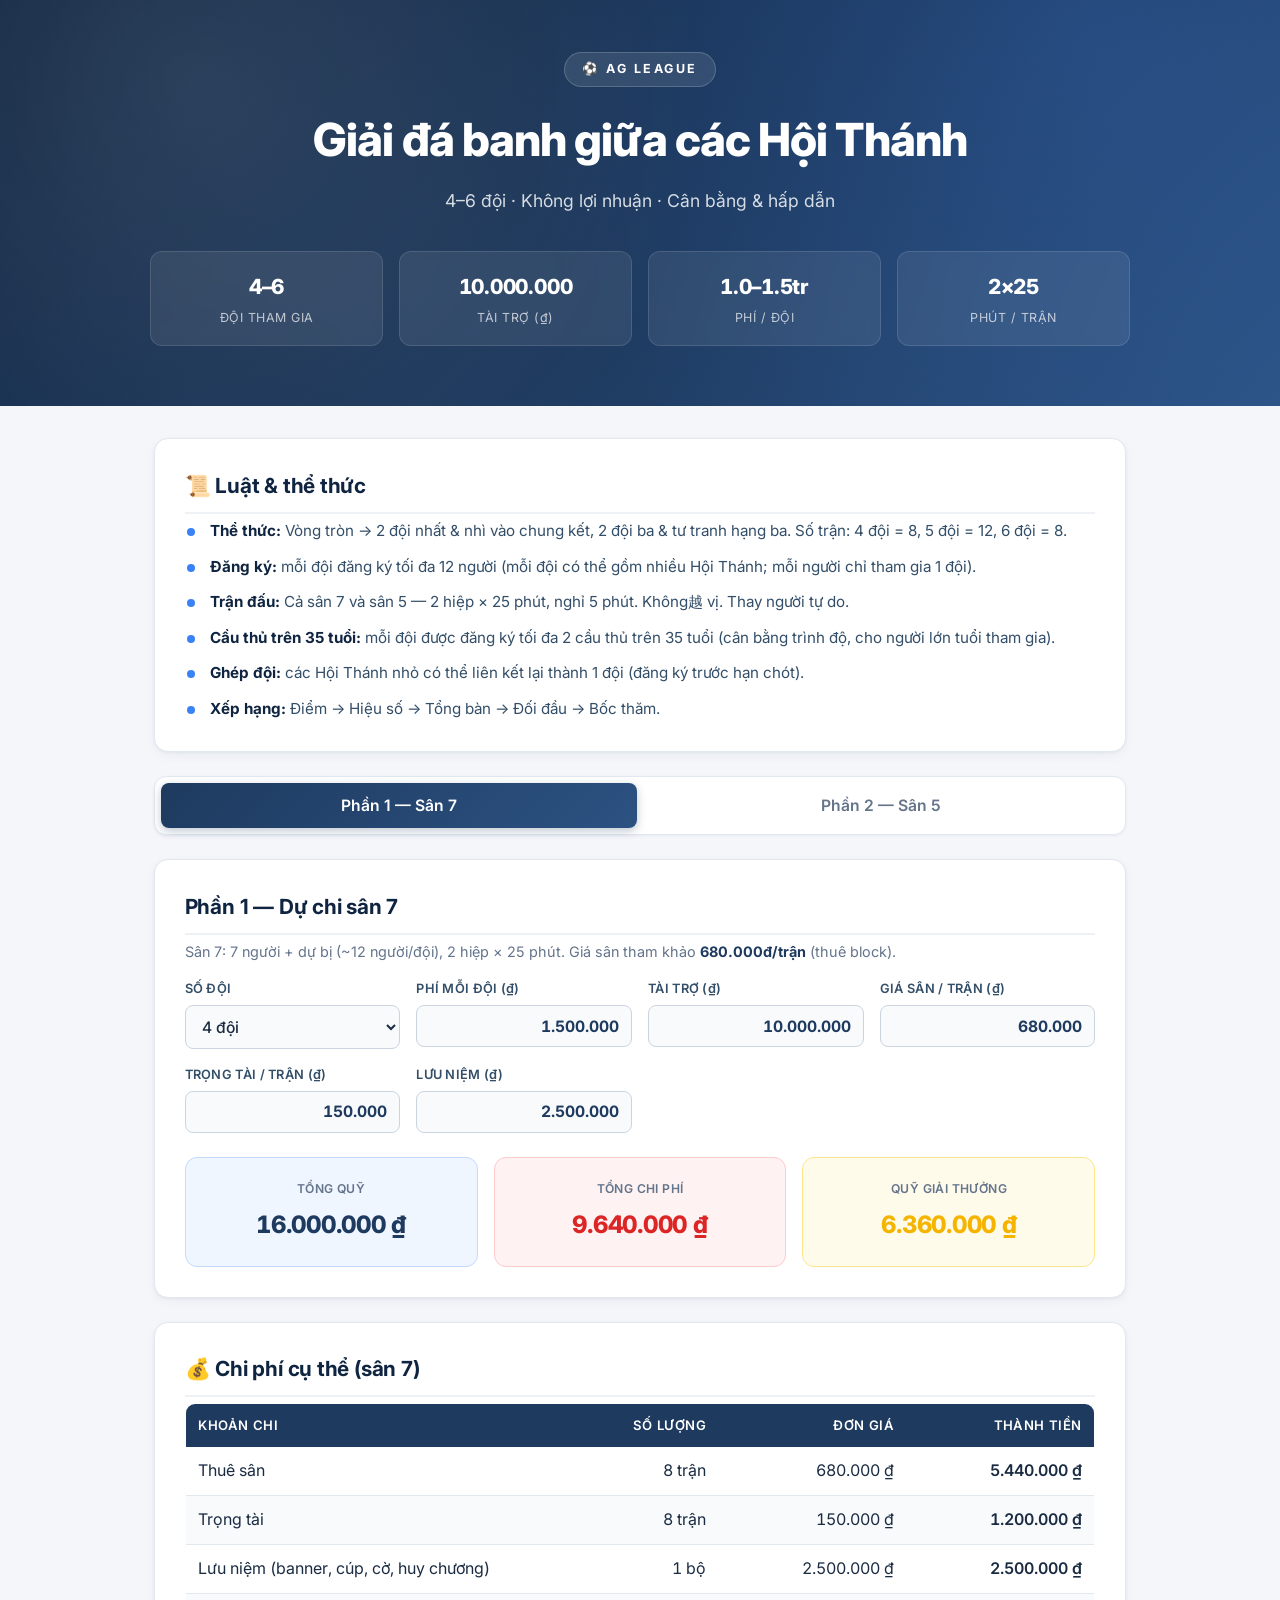
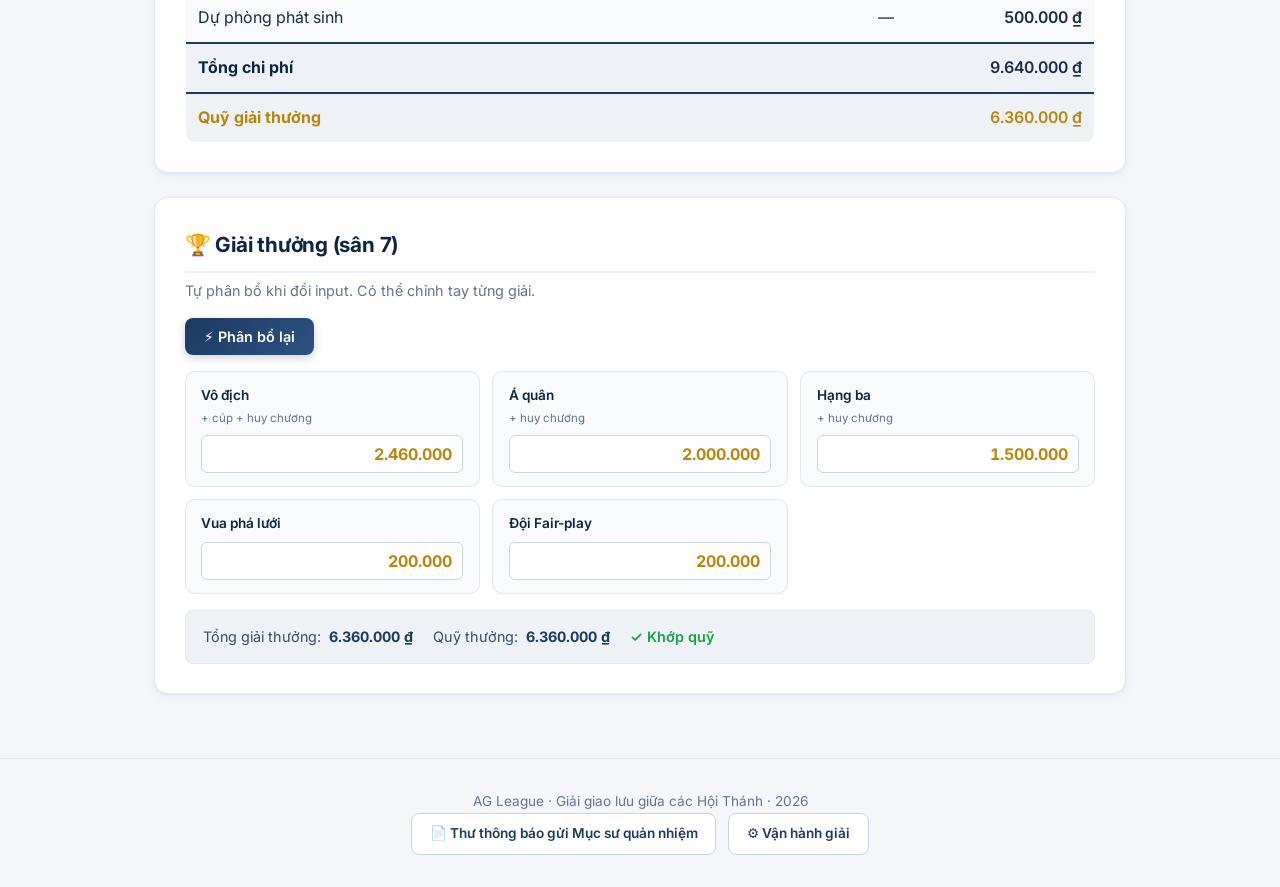
==== commit 54ae6bff: "Lưu niệm mặc định 2.5tr (sân 5 & sân 7) Co-Authored-By: Claude <noreply@anthropic.com>" ====
--- a/index.html
+++ b/index.html
@@ -90,7 +90,7 @@
           </label>
           <label>
             Lưu niệm (₫)
-            <input type="text" inputmode="numeric" id="trophy7" value="2000000" />
+            <input type="text" inputmode="numeric" id="trophy7" value="2500000" />
           </label>
         </div>
 
@@ -169,7 +169,7 @@
           </label>
           <label>
             Lưu niệm (₫)
-            <input type="text" inputmode="numeric" id="trophy5" value="2000000" />
+            <input type="text" inputmode="numeric" id="trophy5" value="2500000" />
           </label>
         </div>
 
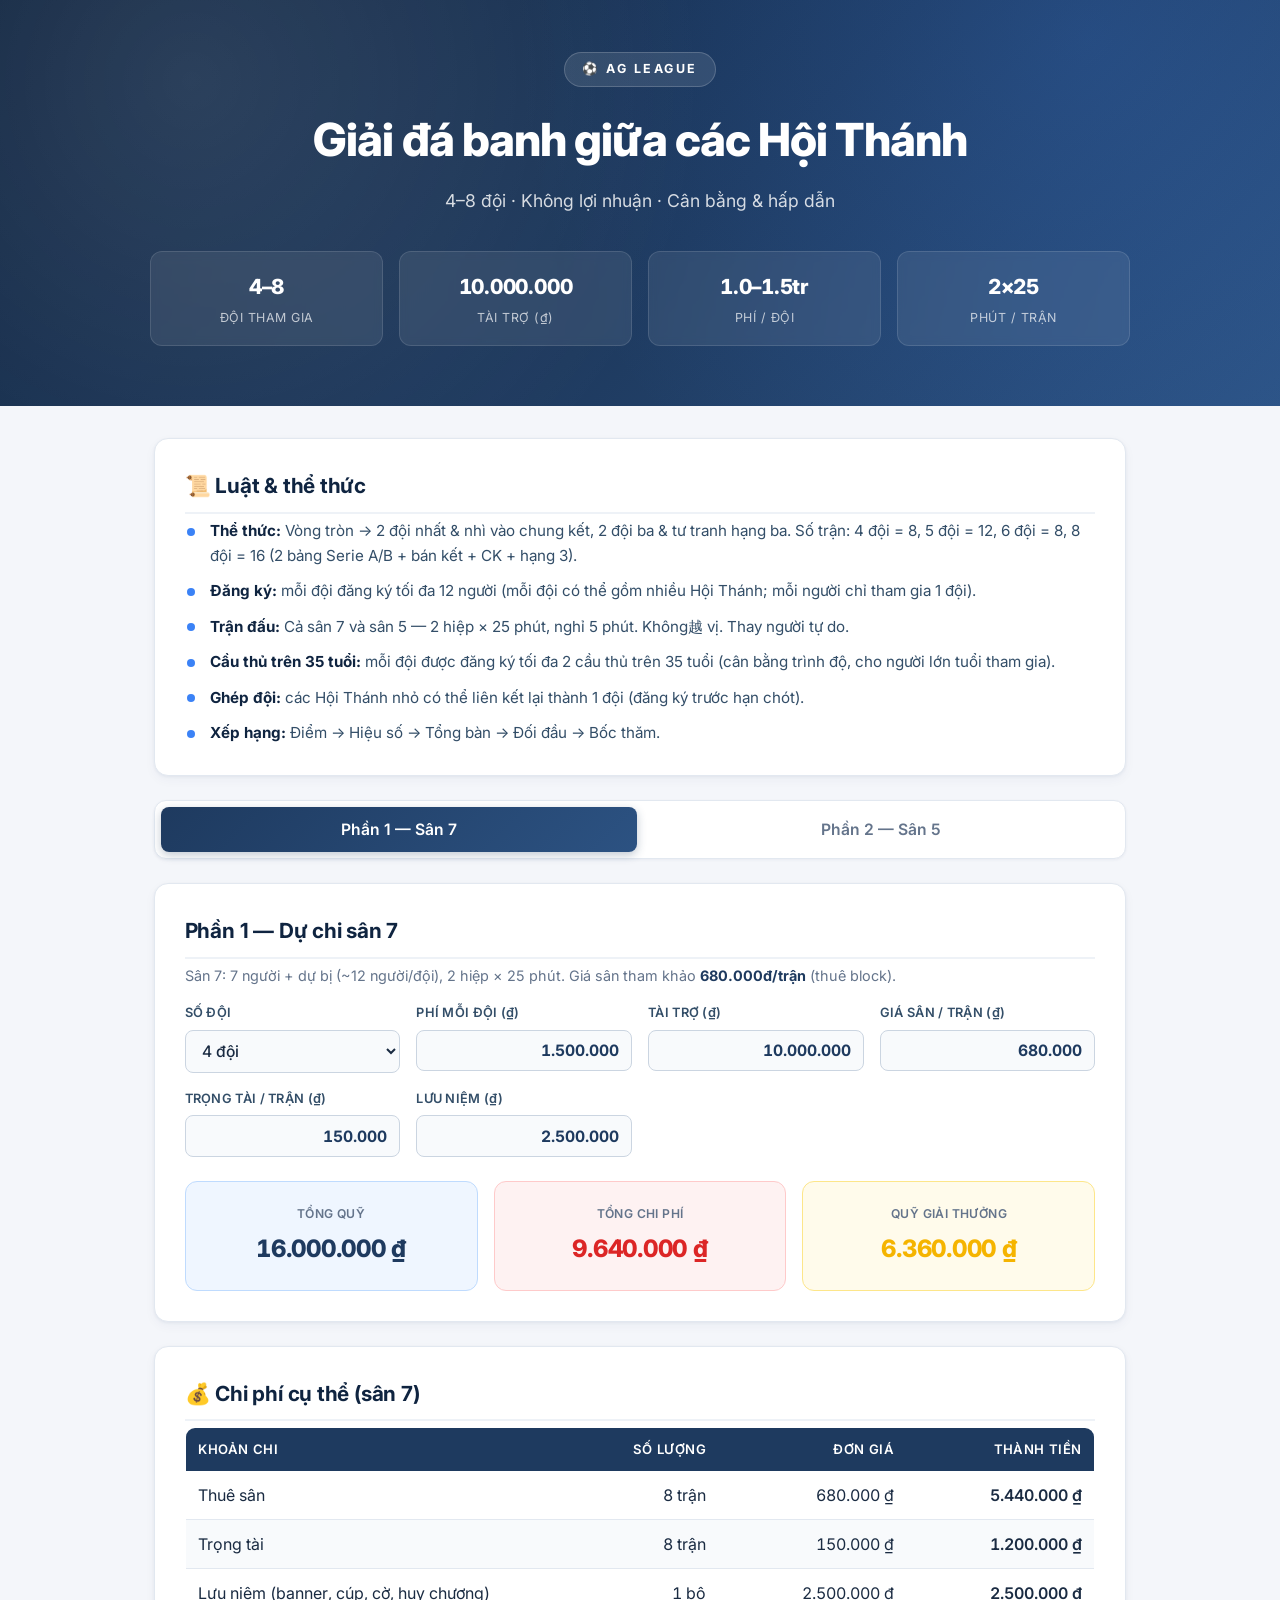
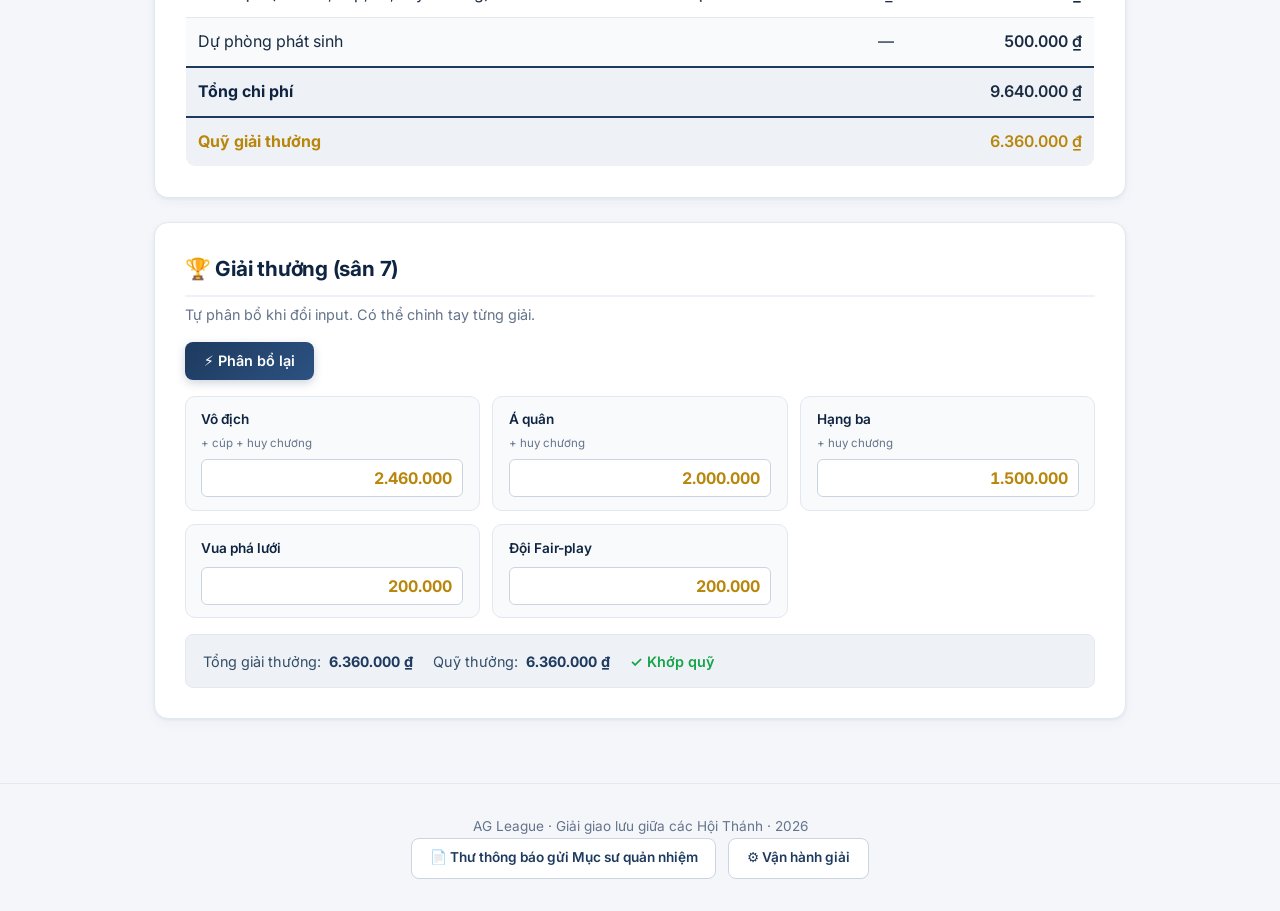
==== commit 02f83ba2: "Thêm option 8 đội (2 bảng Serie A/B) cho cả dự chi và vận hành Dự chi (index.html): - Select 4/5/6/8" ====
--- a/index.html
+++ b/index.html
@@ -15,10 +15,10 @@
     <div class="hero__inner">
       <span class="hero__badge">⚽ AG LEAGUE</span>
       <h1>Giải đá banh giữa các Hội Thánh</h1>
-      <p>4–6 đội · Không lợi nhuận · Cân bằng &amp; hấp dẫn</p>
+      <p>4–8 đội · Không lợi nhuận · Cân bằng &amp; hấp dẫn</p>
       <div class="hero__stats">
         <div class="stat">
-          <span class="stat__num">4–6</span>
+          <span class="stat__num">4–8</span>
           <span class="stat__label">Đội tham gia</span>
         </div>
         <div class="stat">
@@ -42,7 +42,7 @@
     <section class="card">
       <h2>📜 Luật &amp; thể thức</h2>
       <ul class="rules">
-        <li><strong>Thể thức:</strong> Vòng tròn → 2 đội nhất &amp; nhì vào chung kết, 2 đội ba &amp; tư tranh hạng ba. Số trận: 4 đội = 8, 5 đội = 12, 6 đội = 8.</li>
+        <li><strong>Thể thức:</strong> Vòng tròn → 2 đội nhất &amp; nhì vào chung kết, 2 đội ba &amp; tư tranh hạng ba. Số trận: 4 đội = 8, 5 đội = 12, 6 đội = 8, 8 đội = 16 (2 bảng Serie A/B + bán kết + CK + hạng 3).</li>
         <li><strong>Đăng ký:</strong> mỗi đội đăng ký tối đa 12 người (mỗi đội có thể gồm nhiều Hội Thánh; mỗi người chỉ tham gia 1 đội).</li>
         <li><strong>Trận đấu:</strong> Cả sân 7 và sân 5 — 2 hiệp × 25 phút, nghỉ 5 phút. Không越 vị. Thay người tự do.</li>
         <li><strong>Cầu thủ trên 35 tuổi:</strong> mỗi đội được đăng ký tối đa 2 cầu thủ trên 35 tuổi (cân bằng trình độ, cho người lớn tuổi tham gia).</li>
@@ -70,6 +70,7 @@
               <option value="4" selected>4 đội</option>
               <option value="5">5 đội</option>
               <option value="6">6 đội</option>
+              <option value="8">8 đội</option>
             </select>
           </label>
           <label>
@@ -149,6 +150,7 @@
               <option value="4" selected>4 đội</option>
               <option value="5">5 đội</option>
               <option value="6">6 đội</option>
+              <option value="8">8 đội</option>
             </select>
           </label>
           <label>
--- a/styles.css
+++ b/styles.css
@@ -900,7 +900,7 @@
 }
 .ops-match__teams {
   display: grid;
-  grid-template-columns: 1fr auto 1fr;
+  grid-template-columns: minmax(0, 1fr) auto minmax(0, 1fr);
   align-items: center;
   gap: .6rem;
 }
@@ -908,6 +908,10 @@
   font-weight: 700;
   color: var(--navy-dark);
   font-size: .95rem;
+  min-width: 0;
+  overflow: hidden;
+  text-overflow: ellipsis;
+  white-space: nowrap;
 }
 .ops-match__team--home { text-align: right; }
 .ops-match__team--away { text-align: left; }
@@ -945,9 +949,28 @@
 .ops-match__scorers:focus { outline: none; border-color: var(--accent); }
 
 /* Standings compact */
-.ops-stand th, .ops-stand td { text-align: center; }
-.ops-stand th:nth-child(2), .ops-stand td:nth-child(2) { text-align: left; font-weight: 700; color: var(--navy-dark); }
+.ops-stand { table-layout: fixed; }
+.ops-stand th, .ops-stand td { text-align: center; padding: .55rem .3rem; }
+.ops-stand th:nth-child(1), .ops-stand td:nth-child(1) { width: 8%; }
+.ops-stand th:nth-child(2), .ops-stand td:nth-child(2) {
+  text-align: left; font-weight: 700; color: var(--navy-dark);
+  width: 40%;
+  overflow: hidden; text-overflow: ellipsis; white-space: nowrap;
+}
 .ops-stand td:last-child { font-weight: 800; color: var(--navy); }
+/* 2 bảng xếp hạng (8 đội) */
+.ops-standings-wrap {
+  display: grid;
+  grid-template-columns: 1fr 1fr;
+  gap: 1rem;
+}
+.ops-standings-group .ops__subhead { margin-top: 0; }
+.ops-match__label {
+  font-size: .78rem;
+  color: var(--accent);
+  font-weight: 600;
+  font-style: italic;
+}
 
 /* Results */
 .ops__result {
@@ -979,6 +1002,7 @@
 
 @media (max-width: 860px) {
   .ops-grid { grid-template-columns: 1fr; }
+  .ops-standings-wrap { grid-template-columns: 1fr; }
 }
 @media (max-width: 640px) {
   .ops__result__label { margin-left: 0; width: 100%; }
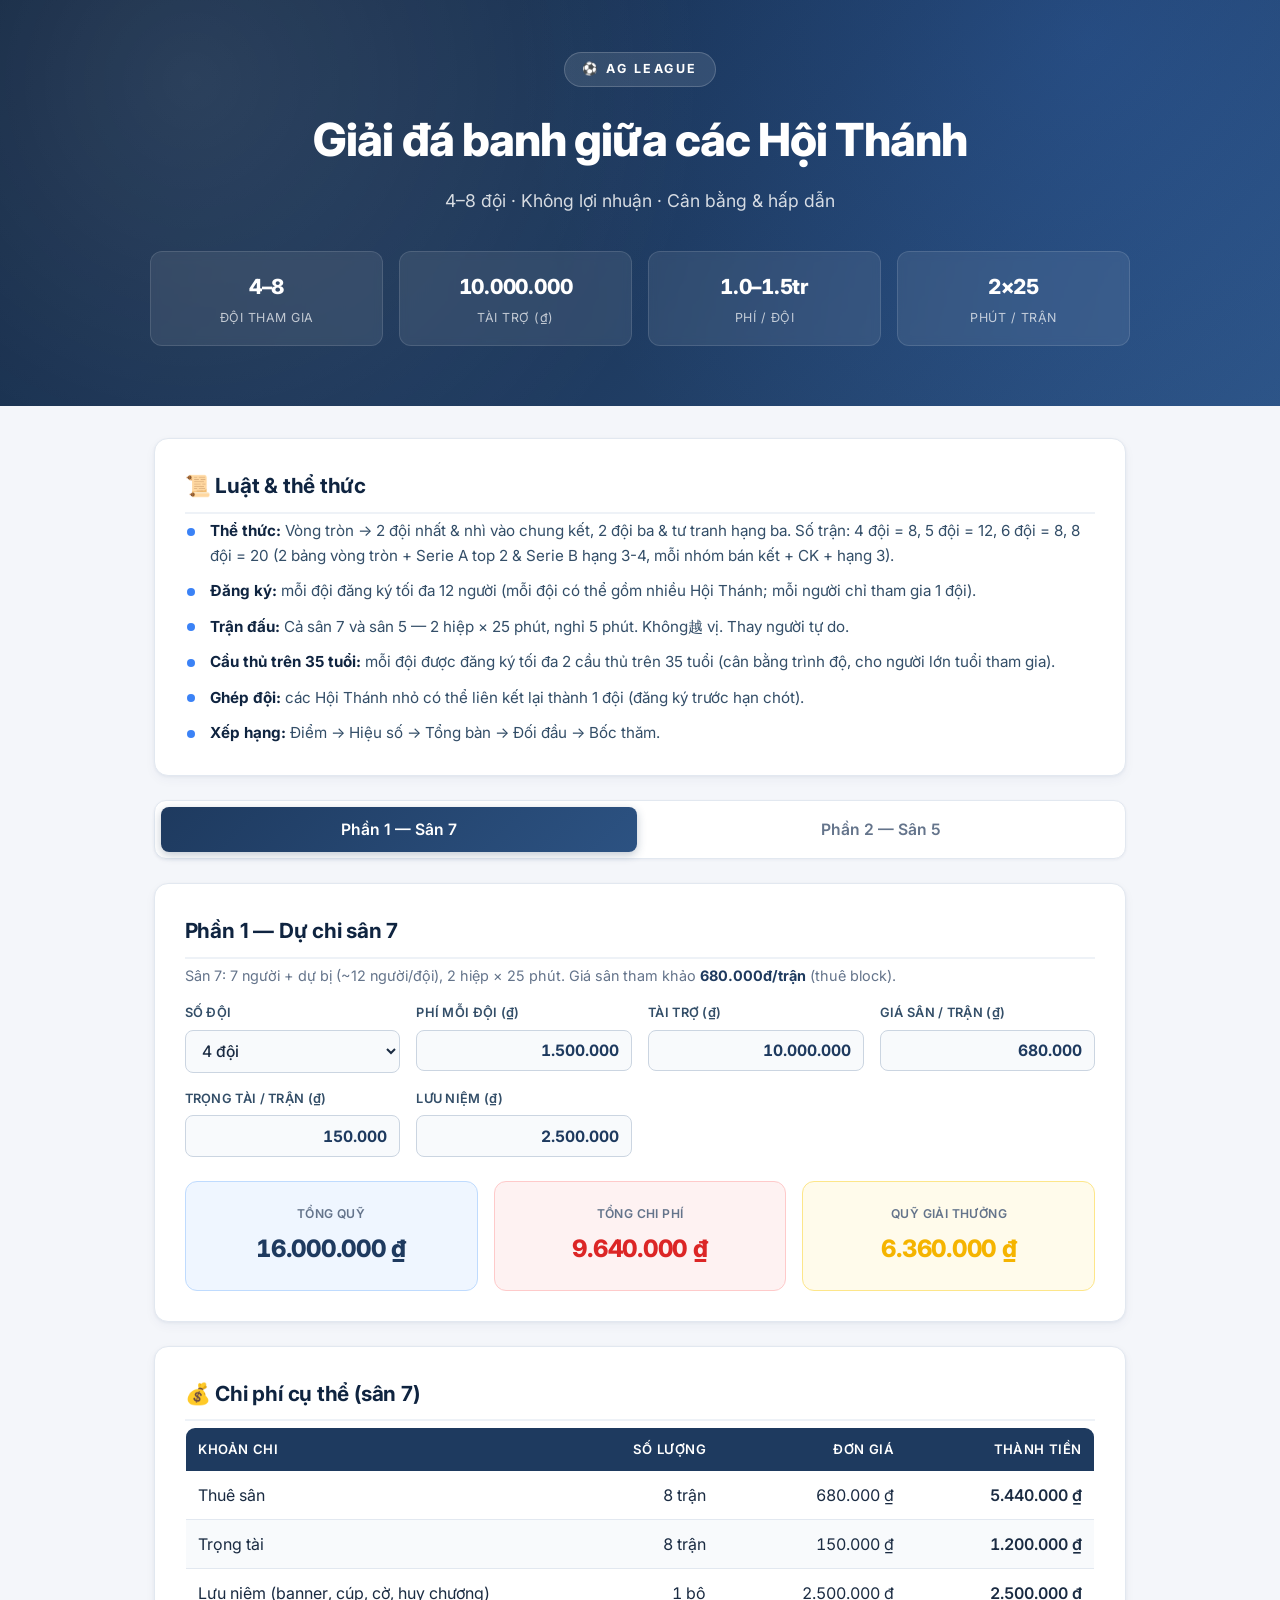
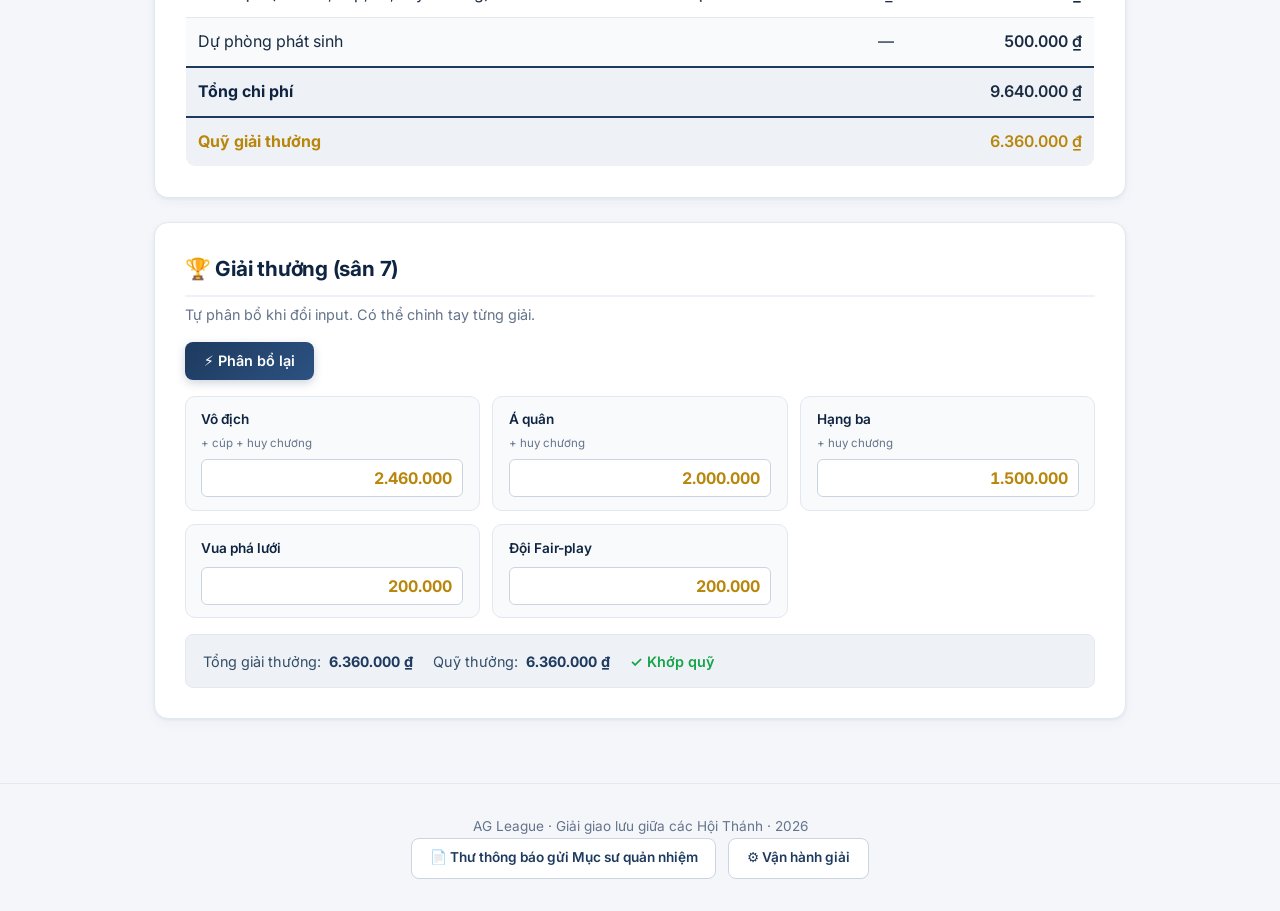
==== commit babd030e: "Sửa 8 đội: 20 trận, Serie A (top2) + Serie B (hạng3-4) - 2 bảng A/B x 4 đội vòng tròn = 12 trận - Se" ====
--- a/index.html
+++ b/index.html
@@ -42,7 +42,7 @@
     <section class="card">
       <h2>📜 Luật &amp; thể thức</h2>
       <ul class="rules">
-        <li><strong>Thể thức:</strong> Vòng tròn → 2 đội nhất &amp; nhì vào chung kết, 2 đội ba &amp; tư tranh hạng ba. Số trận: 4 đội = 8, 5 đội = 12, 6 đội = 8, 8 đội = 16 (2 bảng Serie A/B + bán kết + CK + hạng 3).</li>
+        <li><strong>Thể thức:</strong> Vòng tròn → 2 đội nhất &amp; nhì vào chung kết, 2 đội ba &amp; tư tranh hạng ba. Số trận: 4 đội = 8, 5 đội = 12, 6 đội = 8, 8 đội = 20 (2 bảng vòng tròn + Serie A top 2 &amp; Serie B hạng 3-4, mỗi nhóm bán kết + CK + hạng 3).</li>
         <li><strong>Đăng ký:</strong> mỗi đội đăng ký tối đa 12 người (mỗi đội có thể gồm nhiều Hội Thánh; mỗi người chỉ tham gia 1 đội).</li>
         <li><strong>Trận đấu:</strong> Cả sân 7 và sân 5 — 2 hiệp × 25 phút, nghỉ 5 phút. Không越 vị. Thay người tự do.</li>
         <li><strong>Cầu thủ trên 35 tuổi:</strong> mỗi đội được đăng ký tối đa 2 cầu thủ trên 35 tuổi (cân bằng trình độ, cho người lớn tuổi tham gia).</li>
